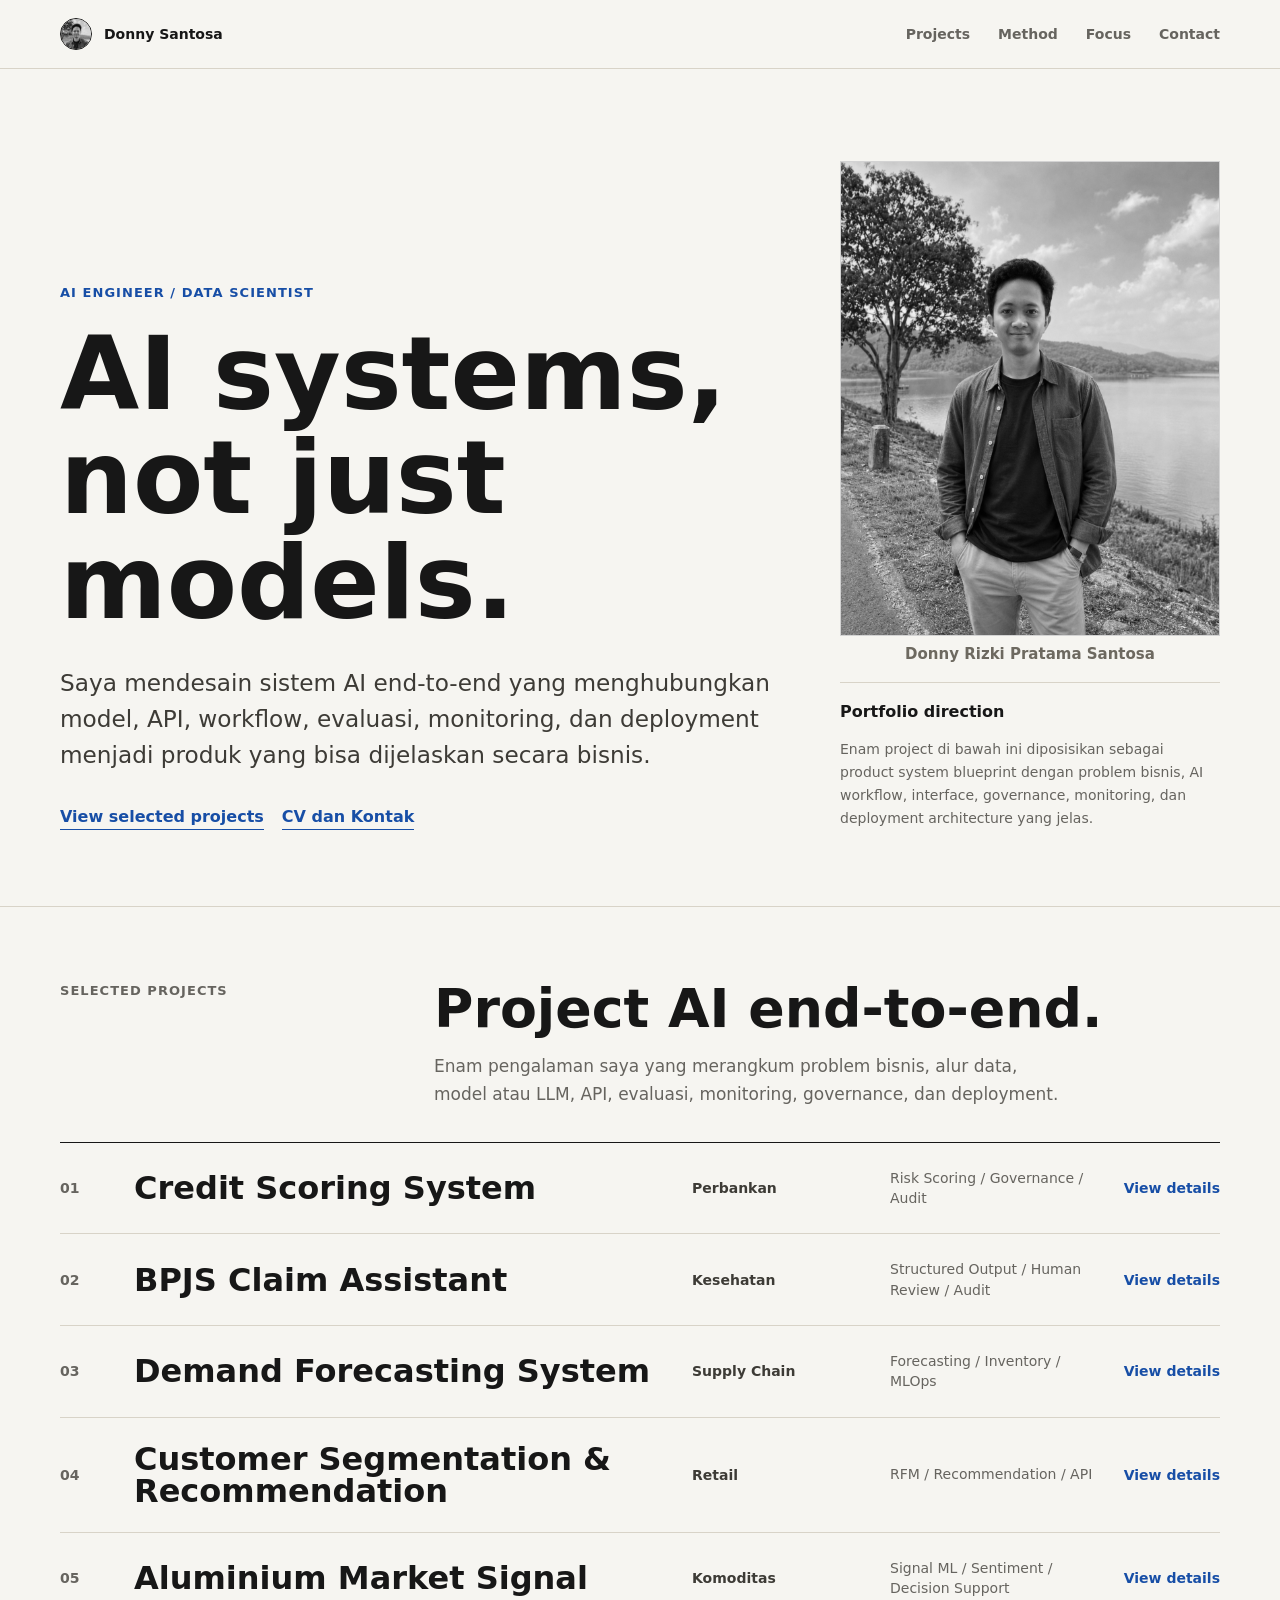
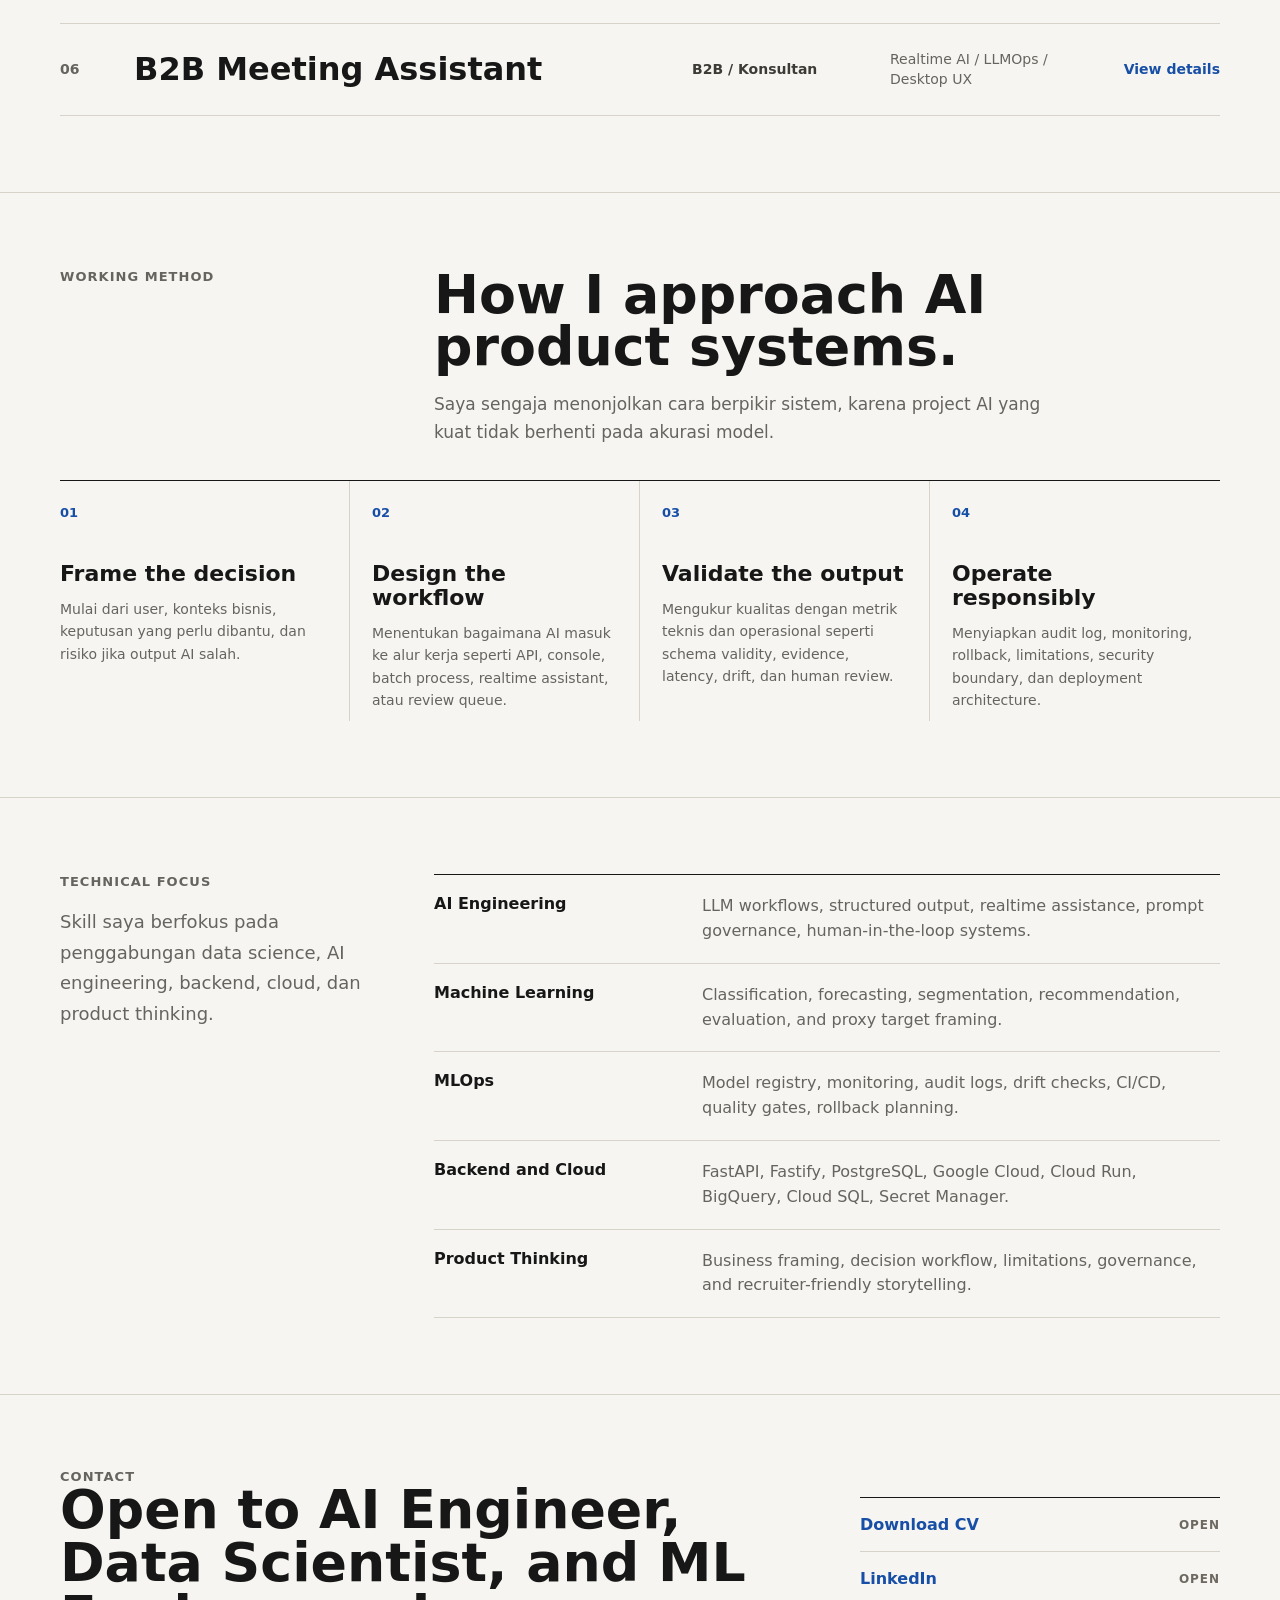
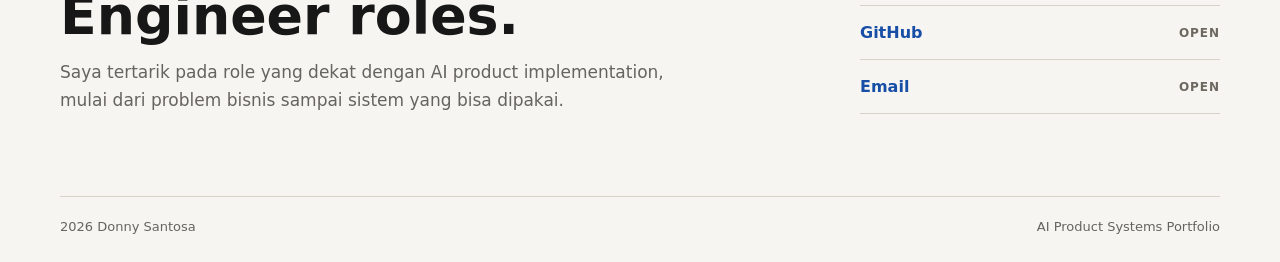
==== index.html @ 0bc645ee "Initial portfolio site" ====
<!doctype html>
<html lang="id">
<head>
  <meta charset="UTF-8" />
  <meta name="viewport" content="width=device-width, initial-scale=1.0" />
  <title>Donny Santosa - AI Product Systems Portfolio</title>
  <meta name="description" content="Portfolio Donny Santosa - AI Engineer / Data Scientist focused on production-grade AI systems." />
  <link rel="stylesheet" href="./src/styles/base.css" />
  <link rel="stylesheet" href="./src/styles/navigation.css" />
  <link rel="stylesheet" href="./src/styles/hero.css" />
  <link rel="stylesheet" href="./src/styles/sections.css" />
  <link rel="stylesheet" href="./src/styles/projects.css" />
  <link rel="stylesheet" href="./src/styles/method.css" />
  <link rel="stylesheet" href="./src/styles/focus.css" />
  <link rel="stylesheet" href="./src/styles/contact.css" />
  <link rel="stylesheet" href="./src/styles/responsive.css" />
</head>
<body>
  <header class="nav">
    <div class="container nav-inner">
      <a href="#top" class="brand" aria-label="Donny Santosa Portfolio">
        <img class="brand-mark brand-photo" src="./asset/profile-picture.png" alt="Donny Santosa profile picture" />
        <span>Donny Santosa</span>
      </a>
      <nav class="nav-links" aria-label="Main navigation">
        <a href="#systems">Projects</a>
        <a href="#method">Method</a>
        <a href="#focus">Focus</a>
        <a href="#contact">Contact</a>
      </nav>
    </div>
  </header>

  <main id="top">
    <section class="hero">
      <div class="container hero-grid">
        <div>
          <p class="eyebrow">AI Engineer / Data Scientist</p>
          <h1>AI systems, not just models.</h1>
          <p class="hero-copy">Saya mendesain sistem AI end-to-end yang menghubungkan model, API, workflow, evaluasi, monitoring, dan deployment menjadi produk yang bisa dijelaskan secara bisnis.</p>
          <div class="hero-links">
            <a href="#systems">View selected projects</a>
            <a href="#contact">CV dan Kontak</a>
          </div>
        </div>

        <aside class="hero-media" aria-label="Profile visual">
          <figure class="hero-portrait">
            <img class="hero-photo" src="./asset/full-photo.png" alt="Donny Rizki Pratama Santosa" />
            <figcaption>Donny Rizki Pratama Santosa</figcaption>
          </figure>
          <div class="profile-note">
            <div>
              <strong>Portfolio direction</strong>
              Enam project di bawah ini diposisikan sebagai product system blueprint dengan problem bisnis, AI workflow, interface, governance, monitoring, dan deployment architecture yang jelas.
            </div>
          </div>
        </aside>
      </div>
    </section>

    <section class="section" id="systems">
      <div class="container">
        <div class="section-head">
          <div class="section-kicker">Selected Projects</div>
          <div>
            <h2>Project AI end-to-end.</h2>
            <p class="section-desc">Enam pengalaman saya yang merangkum problem bisnis, alur data, model atau LLM, API, evaluasi, monitoring, governance, dan deployment.</p>
          </div>
        </div>

        <div class="project-list" id="projectList"></div>
      </div>
    </section>

    <section class="section" id="method">
      <div class="container">
        <div class="section-head">
          <div class="section-kicker">Working Method</div>
          <div>
            <h2>How I approach AI product systems.</h2>
            <p class="section-desc">Saya sengaja menonjolkan cara berpikir sistem, karena project AI yang kuat tidak berhenti pada akurasi model.</p>
          </div>
        </div>

        <div class="method-grid">
          <article class="method-item">
            <span class="method-number">01</span>
            <h3>Frame the decision</h3>
            <p>Mulai dari user, konteks bisnis, keputusan yang perlu dibantu, dan risiko jika output AI salah.</p>
          </article>
          <article class="method-item">
            <span class="method-number">02</span>
            <h3>Design the workflow</h3>
            <p>Menentukan bagaimana AI masuk ke alur kerja seperti API, console, batch process, realtime assistant, atau review queue.</p>
          </article>
          <article class="method-item">
            <span class="method-number">03</span>
            <h3>Validate the output</h3>
            <p>Mengukur kualitas dengan metrik teknis dan operasional seperti schema validity, evidence, latency, drift, dan human review.</p>
          </article>
          <article class="method-item">
            <span class="method-number">04</span>
            <h3>Operate responsibly</h3>
            <p>Menyiapkan audit log, monitoring, rollback, limitations, security boundary, dan deployment architecture.</p>
          </article>
        </div>
      </div>
    </section>

    <section class="section" id="focus">
      <div class="container focus-layout">
        <div>
          <div class="section-kicker">Technical Focus</div>
          <p class="focus-copy">Skill saya berfokus pada penggabungan data science, AI engineering, backend, cloud, dan product thinking.</p>
        </div>

        <div class="focus-table">
          <div class="focus-row"><strong>AI Engineering</strong><span>LLM workflows, structured output, realtime assistance, prompt governance, human-in-the-loop systems.</span></div>
          <div class="focus-row"><strong>Machine Learning</strong><span>Classification, forecasting, segmentation, recommendation, evaluation, and proxy target framing.</span></div>
          <div class="focus-row"><strong>MLOps</strong><span>Model registry, monitoring, audit logs, drift checks, CI/CD, quality gates, rollback planning.</span></div>
          <div class="focus-row"><strong>Backend and Cloud</strong><span>FastAPI, Fastify, PostgreSQL, Google Cloud, Cloud Run, BigQuery, Cloud SQL, Secret Manager.</span></div>
          <div class="focus-row"><strong>Product Thinking</strong><span>Business framing, decision workflow, limitations, governance, and recruiter-friendly storytelling.</span></div>
        </div>
      </div>
    </section>

    <section class="contact" id="contact">
      <div class="container contact-grid">
        <div>
          <div class="section-kicker">Contact</div>
          <h2>Open to AI Engineer, Data Scientist, and ML Engineer roles.</h2>
          <p class="section-desc">Saya tertarik pada role yang dekat dengan AI product implementation, mulai dari problem bisnis sampai sistem yang bisa dipakai.</p>
        </div>

        <div class="contact-links">
          <a href="#"><span>Download CV</span><span class="link-action">Open</span></a>
          <a href="https://www.linkedin.com/in/drps09" target="_blank" rel="noreferrer"><span>LinkedIn</span><span class="link-action">Open</span></a>
          <a href="https://github.com/DonnyRZ" target="_blank" rel="noreferrer"><span>GitHub</span><span class="link-action">Open</span></a>
          <a href="mailto:donny.santosa01@gmail.com"><span>Email</span><span class="link-action">Open</span></a>
        </div>
      </div>
    </section>
  </main>

  <footer>
    <div class="container footer-inner">
      <span>2026 Donny Santosa</span>
      <span>AI Product Systems Portfolio</span>
    </div>
  </footer>

  <script src="./src/data/projects.js"></script>
  <script src="./src/js/render-projects.js"></script>
  <script src="./src/js/main.js"></script>
</body>
</html>
---- src/styles/base.css ----
:root {
  --bg: #f6f5f1;
  --paper: #fbfaf7;
  --ink: #171717;
  --muted: #66645f;
  --soft: #e8e5dc;
  --line: #d8d3c8;
  --accent: #174ea6;
  --accent-soft: #e8eef8;
  --max: 1160px;
}

* {
  box-sizing: border-box;
}

html {
  scroll-behavior: smooth;
}

body {
  margin: 0;
  color: var(--ink);
  background: var(--bg);
  font-family: Inter, ui-sans-serif, system-ui, -apple-system, BlinkMacSystemFont, "Segoe UI", sans-serif;
  letter-spacing: 0;
}

a {
  color: inherit;
  text-decoration: none;
}

button {
  font: inherit;
  color: inherit;
}

.container {
  width: min(var(--max), calc(100% - 48px));
  margin: 0 auto;
}

footer {
  padding: 28px 0;
  color: var(--muted);
  font-size: 13px;
}

.footer-inner {
  display: flex;
  justify-content: space-between;
  gap: 18px;
  border-top: 1px solid var(--line);
  padding-top: 22px;
}
---- src/styles/navigation.css ----
.nav {
  position: sticky;
  top: 0;
  z-index: 20;
  background: rgba(246, 245, 241, 0.88);
  border-bottom: 1px solid var(--line);
  backdrop-filter: blur(14px);
}

.nav-inner {
  min-height: 68px;
  display: flex;
  align-items: center;
  justify-content: space-between;
  gap: 24px;
  font-size: 14px;
}

.brand {
  display: inline-flex;
  align-items: center;
  gap: 12px;
  font-weight: 760;
}

.brand-mark {
  width: 32px;
  height: 32px;
  display: grid;
  place-items: center;
  border: 1px solid var(--ink);
  border-radius: 50%;
  font-size: 12px;
  font-weight: 820;
}

.brand-photo {
  display: block;
  object-fit: cover;
  object-position: center;
  filter: grayscale(100%);
}

.nav-links {
  display: flex;
  align-items: center;
  gap: 28px;
  color: var(--muted);
  font-weight: 620;
}

.nav-links a:hover {
  color: var(--ink);
}
---- src/styles/hero.css ----
.hero {
  padding: 92px 0 76px;
  border-bottom: 1px solid var(--line);
}

.hero-grid {
  display: grid;
  grid-template-columns: minmax(0, 1fr) minmax(300px, 380px);
  gap: 64px;
  align-items: end;
}

.eyebrow {
  margin: 0 0 22px;
  color: var(--accent);
  font-size: 13px;
  font-weight: 760;
  letter-spacing: 0.08em;
  text-transform: uppercase;
}

h1 {
  max-width: 860px;
  margin: 0;
  font-size: clamp(3.7rem, 8vw, 7.4rem);
  line-height: 1.02;
  letter-spacing: 0;
  font-weight: 780;
}

.hero-copy {
  max-width: 730px;
  margin: 30px 0 0;
  color: #3d3b36;
  font-size: clamp(1.1rem, 2vw, 1.45rem);
  line-height: 1.55;
}

.hero-links {
  display: flex;
  flex-wrap: wrap;
  gap: 18px;
  margin-top: 34px;
  color: var(--accent);
  font-weight: 720;
}

.hero-links a {
  border-bottom: 1px solid currentColor;
  padding-bottom: 3px;
}

.hero-media {
  display: grid;
  gap: 18px;
}

.hero-portrait {
  margin: 0;
}

.hero-photo {
  width: 100%;
  aspect-ratio: 4 / 5;
  display: block;
  object-fit: cover;
  object-position: center top;
  border: 1px solid var(--line);
  filter: grayscale(100%);
}

.hero-portrait figcaption {
  margin-top: 8px;
  color: #6d6960;
  font-size: 15px;
  font-weight: 760;
  line-height: 1.35;
  text-align: center;
}

.profile-note {
  padding-top: 16px;
  border-top: 1px solid var(--line);
  color: var(--muted);
  font-size: 14px;
  line-height: 1.65;
}

.profile-note strong {
  display: block;
  margin-bottom: 12px;
  color: var(--ink);
  font-size: 16px;
}
---- src/styles/sections.css ----
.section {
  padding: 76px 0;
  border-bottom: 1px solid var(--line);
}

.section-head {
  display: grid;
  grid-template-columns: 320px minmax(0, 1fr);
  gap: 54px;
  align-items: start;
  margin-bottom: 34px;
}

.section-kicker {
  color: var(--muted);
  font-size: 13px;
  font-weight: 760;
  letter-spacing: 0.08em;
  text-transform: uppercase;
}

h2 {
  margin: 0;
  max-width: 720px;
  font-size: clamp(2rem, 4.2vw, 4.3rem);
  line-height: 0.98;
  letter-spacing: 0;
  font-weight: 760;
}

.section-desc {
  max-width: 640px;
  margin: 16px 0 0;
  color: var(--muted);
  font-size: 17px;
  line-height: 1.65;
}
---- src/styles/projects.css ----
.project-list {
  border-top: 1px solid var(--ink);
}

.project-row {
  width: 100%;
  display: grid;
  grid-template-columns: 56px minmax(340px, 1.25fr) 180px 210px 102px;
  gap: 18px;
  align-items: center;
  padding: 25px 0;
  border: 0;
  border-bottom: 1px solid var(--line);
  background: transparent;
  text-align: left;
  cursor: pointer;
}

.project-row:hover .project-title {
  color: var(--accent);
}

.project-row:hover .project-action {
  transform: translateX(4px);
}

.project-index {
  color: var(--muted);
  font-size: 14px;
  font-weight: 720;
}

.project-title {
  font-size: clamp(1.45rem, 2.5vw, 2.4rem);
  line-height: 1;
  letter-spacing: 0;
  font-weight: 740;
  transition: color 160ms ease;
}

.project-domain {
  color: #3d3b36;
  font-size: 14px;
  font-weight: 720;
}

.project-tags {
  color: var(--muted);
  font-size: 14px;
  line-height: 1.45;
}

.project-action {
  justify-self: end;
  display: inline-flex;
  align-items: center;
  gap: 8px;
  color: var(--accent);
  font-size: 14px;
  font-weight: 720;
  white-space: nowrap;
  transition: transform 160ms ease;
}
---- src/styles/method.css ----
.method-grid {
  display: grid;
  grid-template-columns: repeat(4, minmax(0, 1fr));
  border-top: 1px solid var(--ink);
}

.method-item {
  min-height: 220px;
  padding: 24px 22px 10px 0;
  border-right: 1px solid var(--line);
}

.method-item + .method-item {
  padding-left: 22px;
}

.method-item:last-child {
  border-right: 0;
}

.method-number {
  display: block;
  margin-bottom: 42px;
  color: var(--accent);
  font-size: 13px;
  font-weight: 820;
}

.method-item h3 {
  margin: 0 0 12px;
  font-size: 22px;
  line-height: 1.08;
  letter-spacing: 0;
}

.method-item p {
  margin: 0;
  color: var(--muted);
  font-size: 14px;
  line-height: 1.6;
}
---- src/styles/focus.css ----
.focus-layout {
  display: grid;
  grid-template-columns: 320px minmax(0, 1fr);
  gap: 54px;
  align-items: start;
}

.focus-copy {
  color: var(--muted);
  font-size: 18px;
  line-height: 1.7;
}

.focus-table {
  border-top: 1px solid var(--ink);
}

.focus-row {
  display: grid;
  grid-template-columns: 240px minmax(0, 1fr);
  gap: 28px;
  padding: 19px 0;
  border-bottom: 1px solid var(--line);
}

.focus-row strong {
  font-size: 16px;
}

.focus-row span {
  color: var(--muted);
  line-height: 1.55;
}
---- src/styles/contact.css ----
.contact {
  padding: 74px 0 54px;
}

.contact-grid {
  display: grid;
  grid-template-columns: minmax(0, 1fr) 360px;
  gap: 54px;
  align-items: end;
}

.contact h2 {
  max-width: 760px;
}

.contact-links {
  display: grid;
  border-top: 1px solid var(--ink);
}

.contact-links a {
  display: flex;
  align-items: center;
  justify-content: space-between;
  gap: 18px;
  padding: 17px 0;
  border-bottom: 1px solid var(--line);
  color: var(--accent);
  font-weight: 720;
}

.link-action {
  color: #6d6960;
  font-size: 12px;
  font-weight: 760;
  letter-spacing: 0.08em;
  text-transform: uppercase;
}

.contact-links a:hover .link-action {
  color: var(--accent);
}
---- src/styles/responsive.css ----
@media (max-width: 920px) {
  .hero-grid,
  .section-head,
  .focus-layout,
  .contact-grid {
    grid-template-columns: 1fr;
    gap: 30px;
  }

  .project-row {
    grid-template-columns: 42px minmax(0, 1fr);
    gap: 16px;
  }

  .project-domain,
  .project-tags,
  .project-action {
    grid-column: 2 / -1;
  }

  .project-action {
    justify-self: start;
  }

  .method-grid {
    grid-template-columns: 1fr;
  }

  .method-item,
  .method-item + .method-item {
    padding-left: 0;
    border-right: 0;
    border-bottom: 1px solid var(--line);
  }

  .method-item:last-child {
    border-bottom: 0;
  }
}

@media (max-width: 640px) {
  .container {
    width: min(100% - 28px, var(--max));
  }

  .nav-links {
    display: none;
  }

  .hero {
    padding: 58px 0 54px;
  }

  h1 {
    font-size: 3.5rem;
    line-height: 1.02;
  }

  .section {
    padding: 54px 0;
  }

  .focus-row {
    grid-template-columns: 1fr;
    gap: 8px;
  }

  .footer-inner {
    flex-direction: column;
  }
}
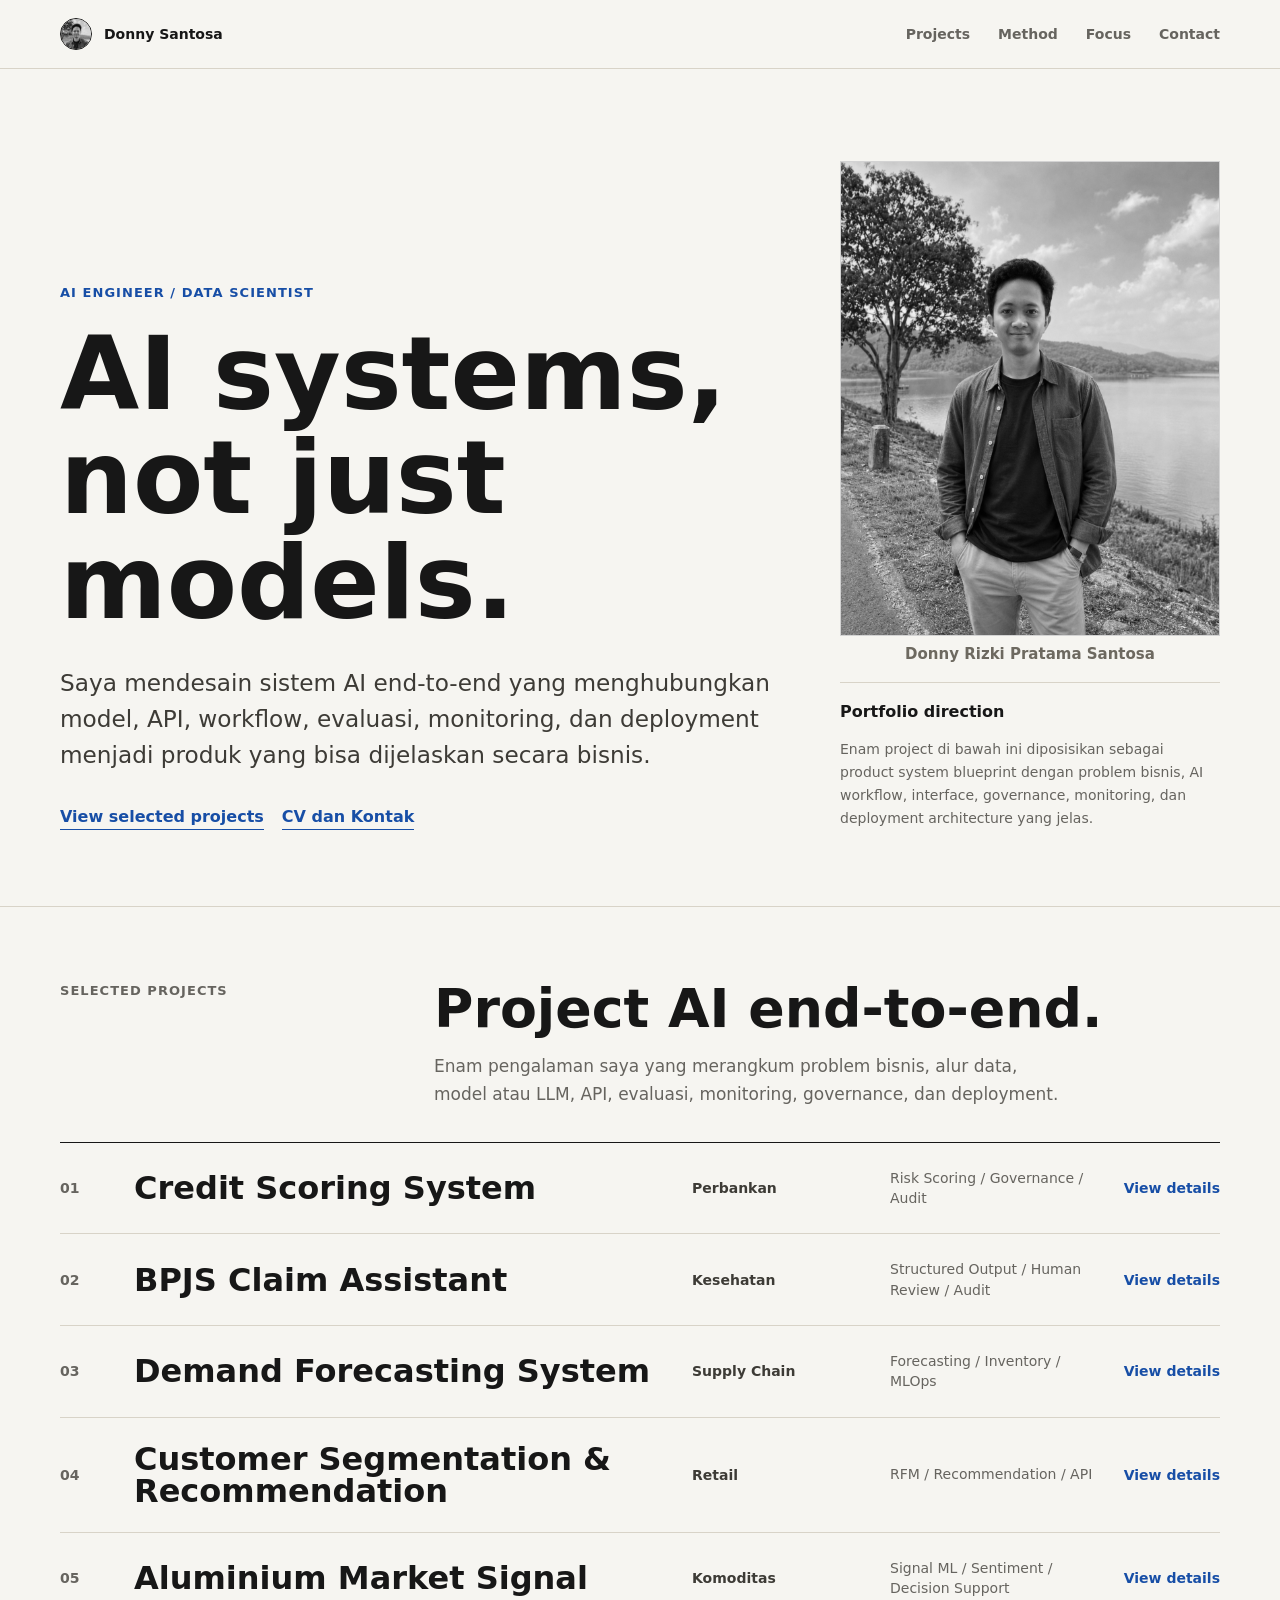
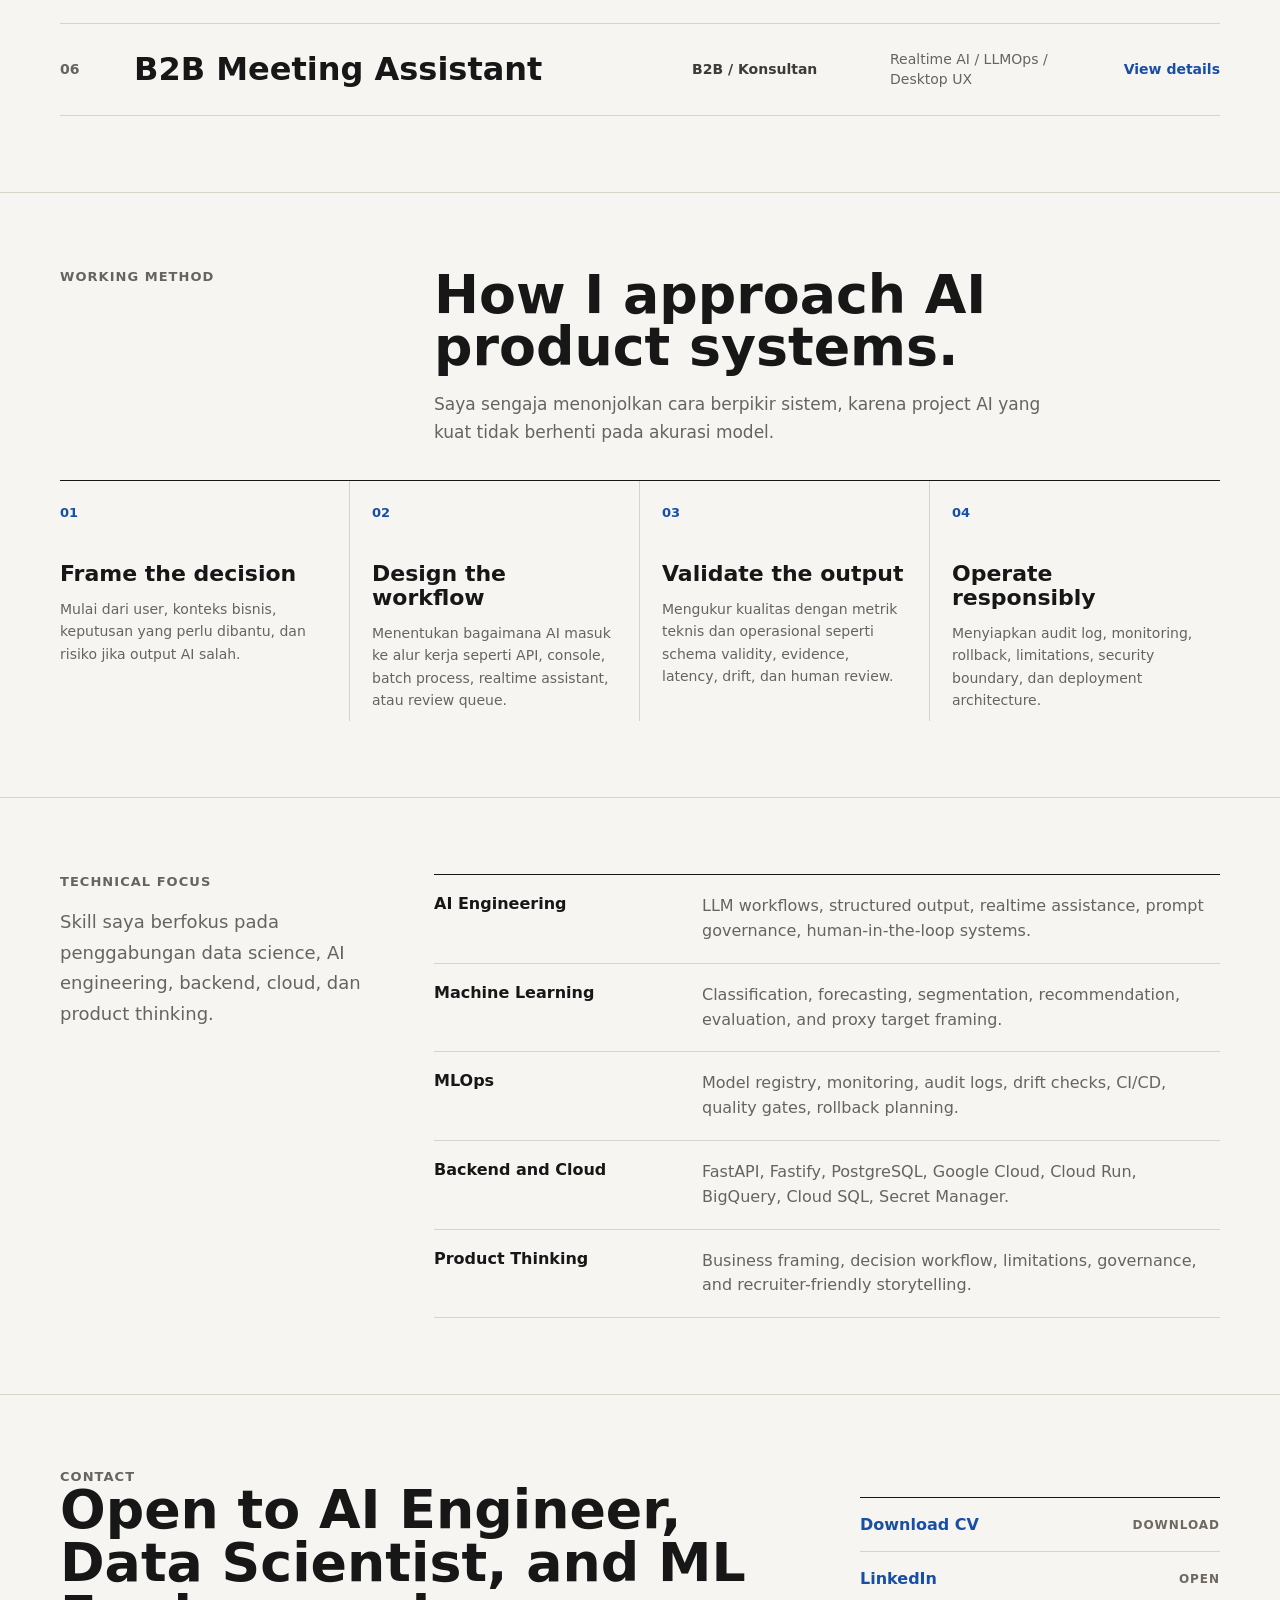
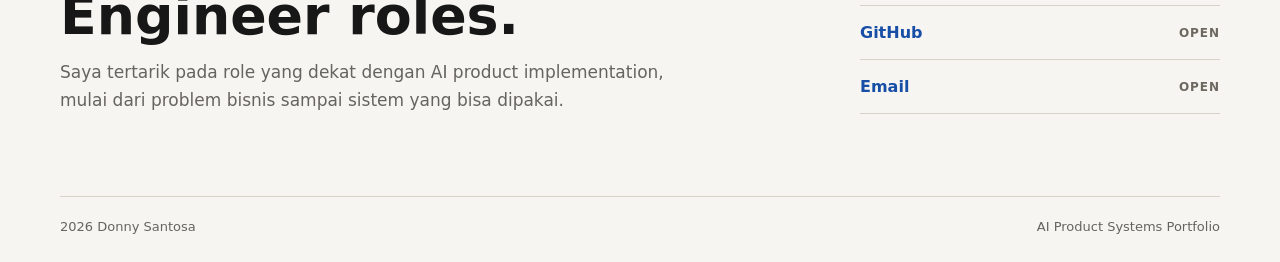
==== commit b6405885: "Fix CV download link" ====
--- a/index.html
+++ b/index.html
@@ -134,7 +134,7 @@
         </div>
 
         <div class="contact-links">
-          <a href="#"><span>Download CV</span><span class="link-action">Open</span></a>
+          <a href="./asset/CV-Donny-Santosa.pdf" download="CV-Donny-Santosa.pdf" type="application/pdf"><span>Download CV</span><span class="link-action">Download</span></a>
           <a href="https://www.linkedin.com/in/drps09" target="_blank" rel="noreferrer"><span>LinkedIn</span><span class="link-action">Open</span></a>
           <a href="https://github.com/DonnyRZ" target="_blank" rel="noreferrer"><span>GitHub</span><span class="link-action">Open</span></a>
           <a href="mailto:donny.santosa01@gmail.com"><span>Email</span><span class="link-action">Open</span></a>
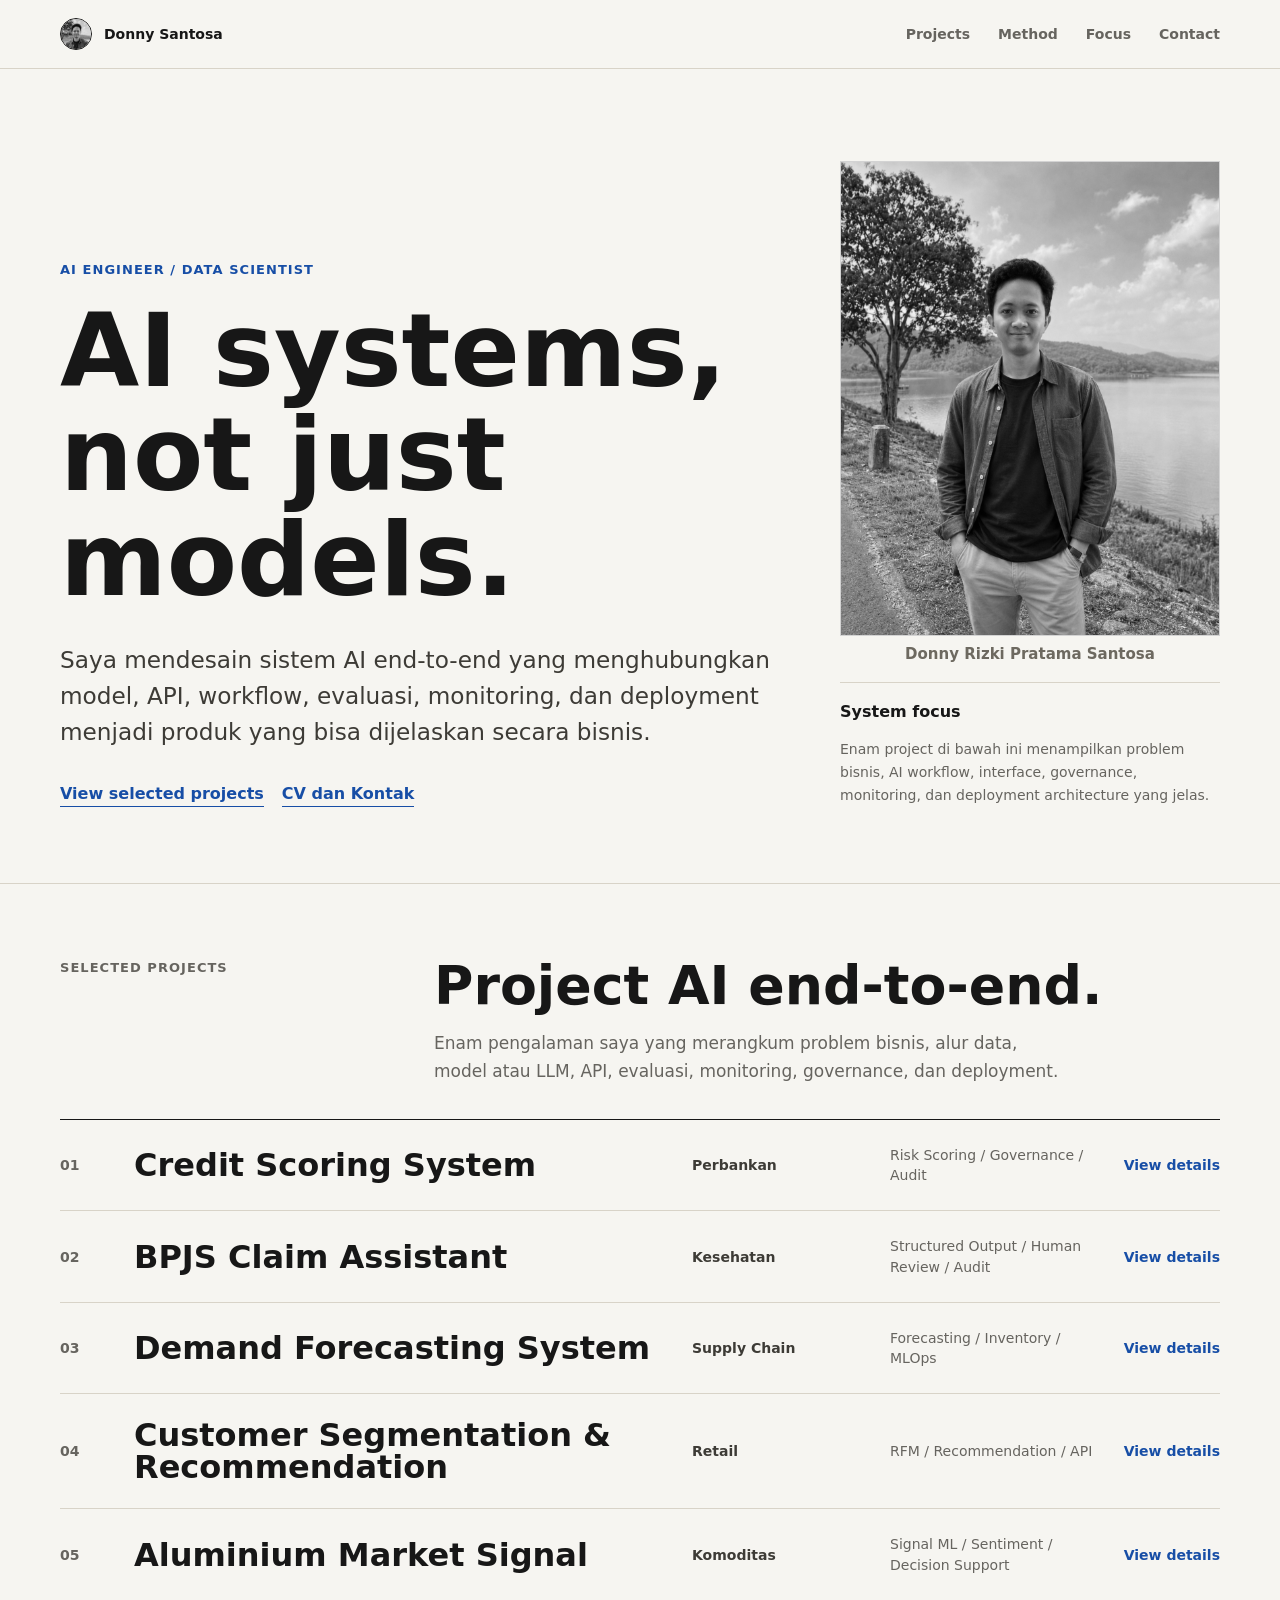
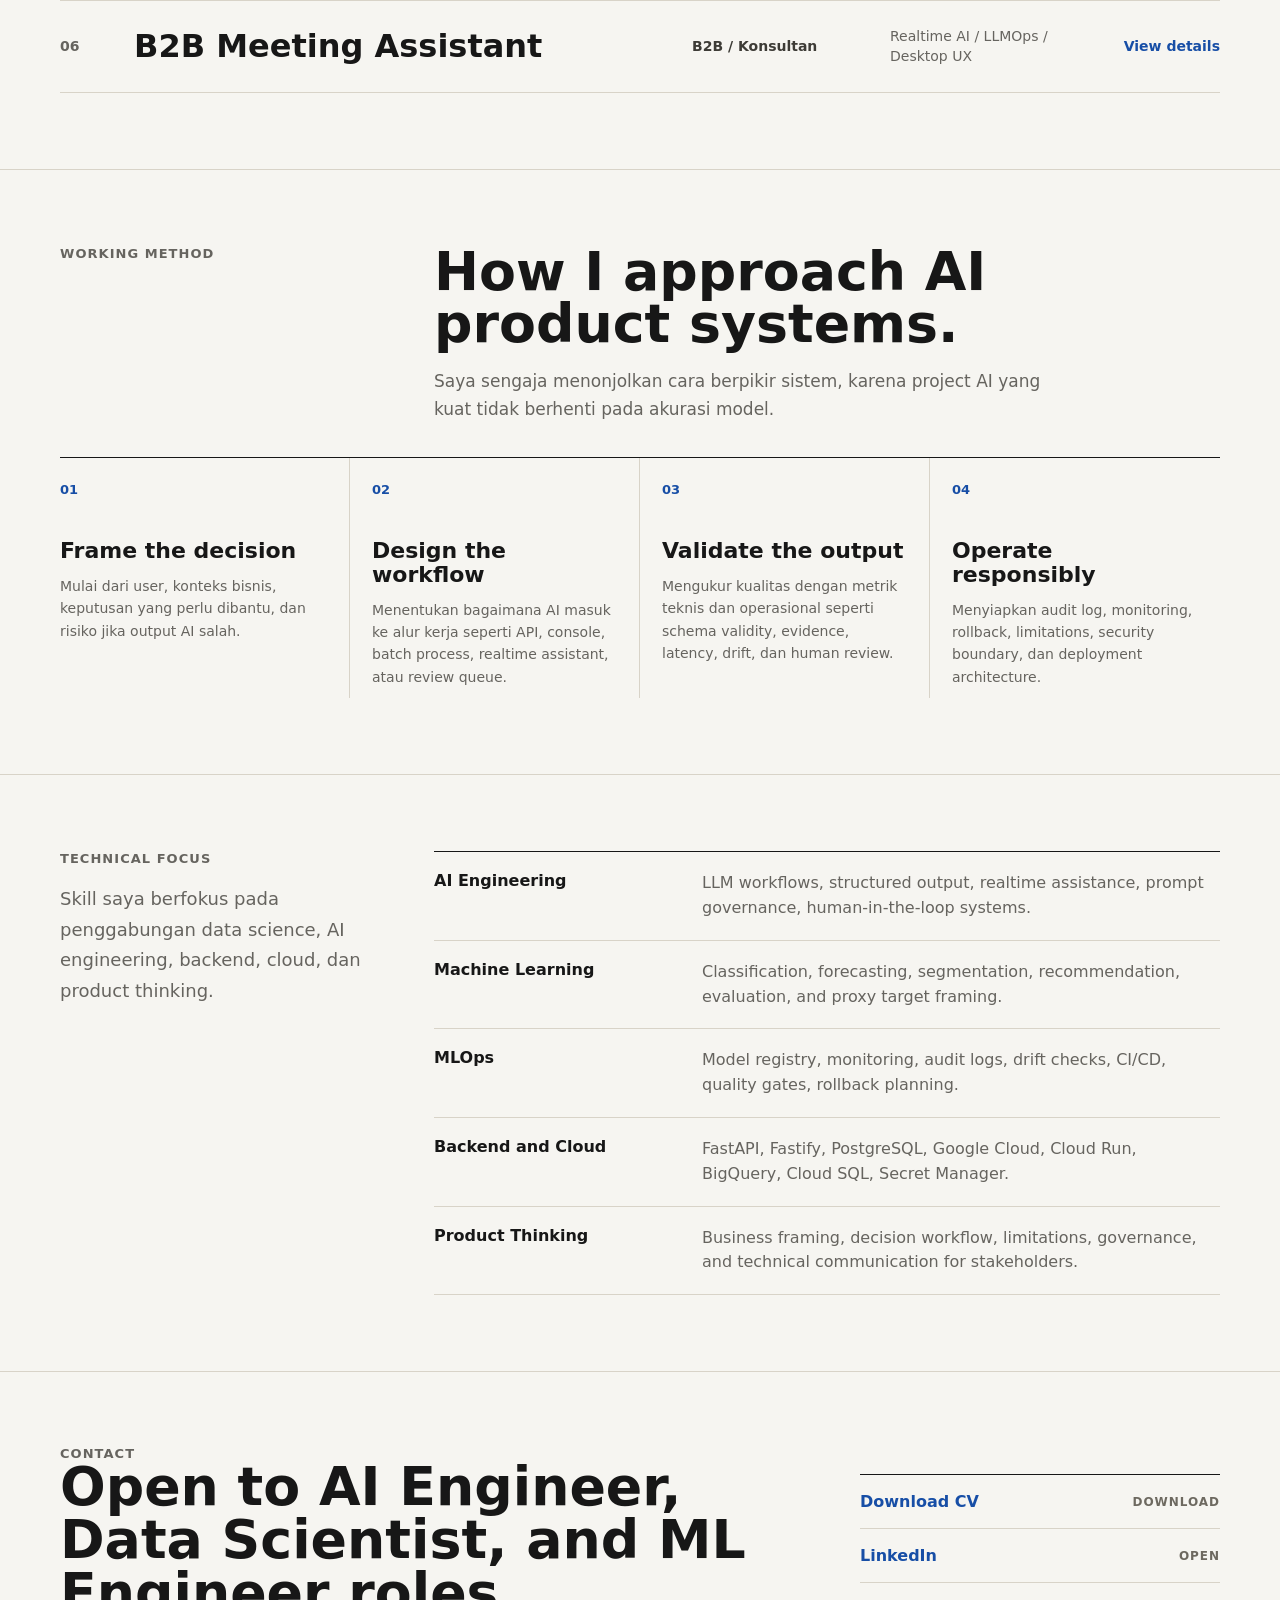
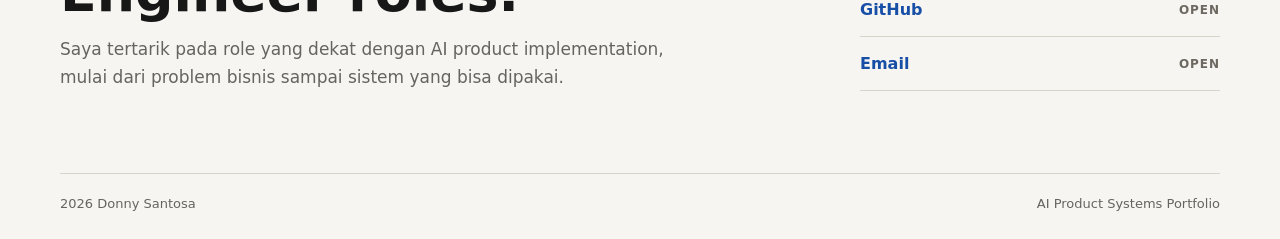
==== commit f78fac6e: "Clean public portfolio copy" ====
--- a/index.html
+++ b/index.html
@@ -51,8 +51,8 @@
           </figure>
           <div class="profile-note">
             <div>
-              <strong>Portfolio direction</strong>
-              Enam project di bawah ini diposisikan sebagai product system blueprint dengan problem bisnis, AI workflow, interface, governance, monitoring, dan deployment architecture yang jelas.
+              <strong>System focus</strong>
+              Enam project di bawah ini menampilkan problem bisnis, AI workflow, interface, governance, monitoring, dan deployment architecture yang jelas.
             </div>
           </div>
         </aside>
@@ -120,7 +120,7 @@
           <div class="focus-row"><strong>Machine Learning</strong><span>Classification, forecasting, segmentation, recommendation, evaluation, and proxy target framing.</span></div>
           <div class="focus-row"><strong>MLOps</strong><span>Model registry, monitoring, audit logs, drift checks, CI/CD, quality gates, rollback planning.</span></div>
           <div class="focus-row"><strong>Backend and Cloud</strong><span>FastAPI, Fastify, PostgreSQL, Google Cloud, Cloud Run, BigQuery, Cloud SQL, Secret Manager.</span></div>
-          <div class="focus-row"><strong>Product Thinking</strong><span>Business framing, decision workflow, limitations, governance, and recruiter-friendly storytelling.</span></div>
+          <div class="focus-row"><strong>Product Thinking</strong><span>Business framing, decision workflow, limitations, governance, and technical communication for stakeholders.</span></div>
         </div>
       </div>
     </section>
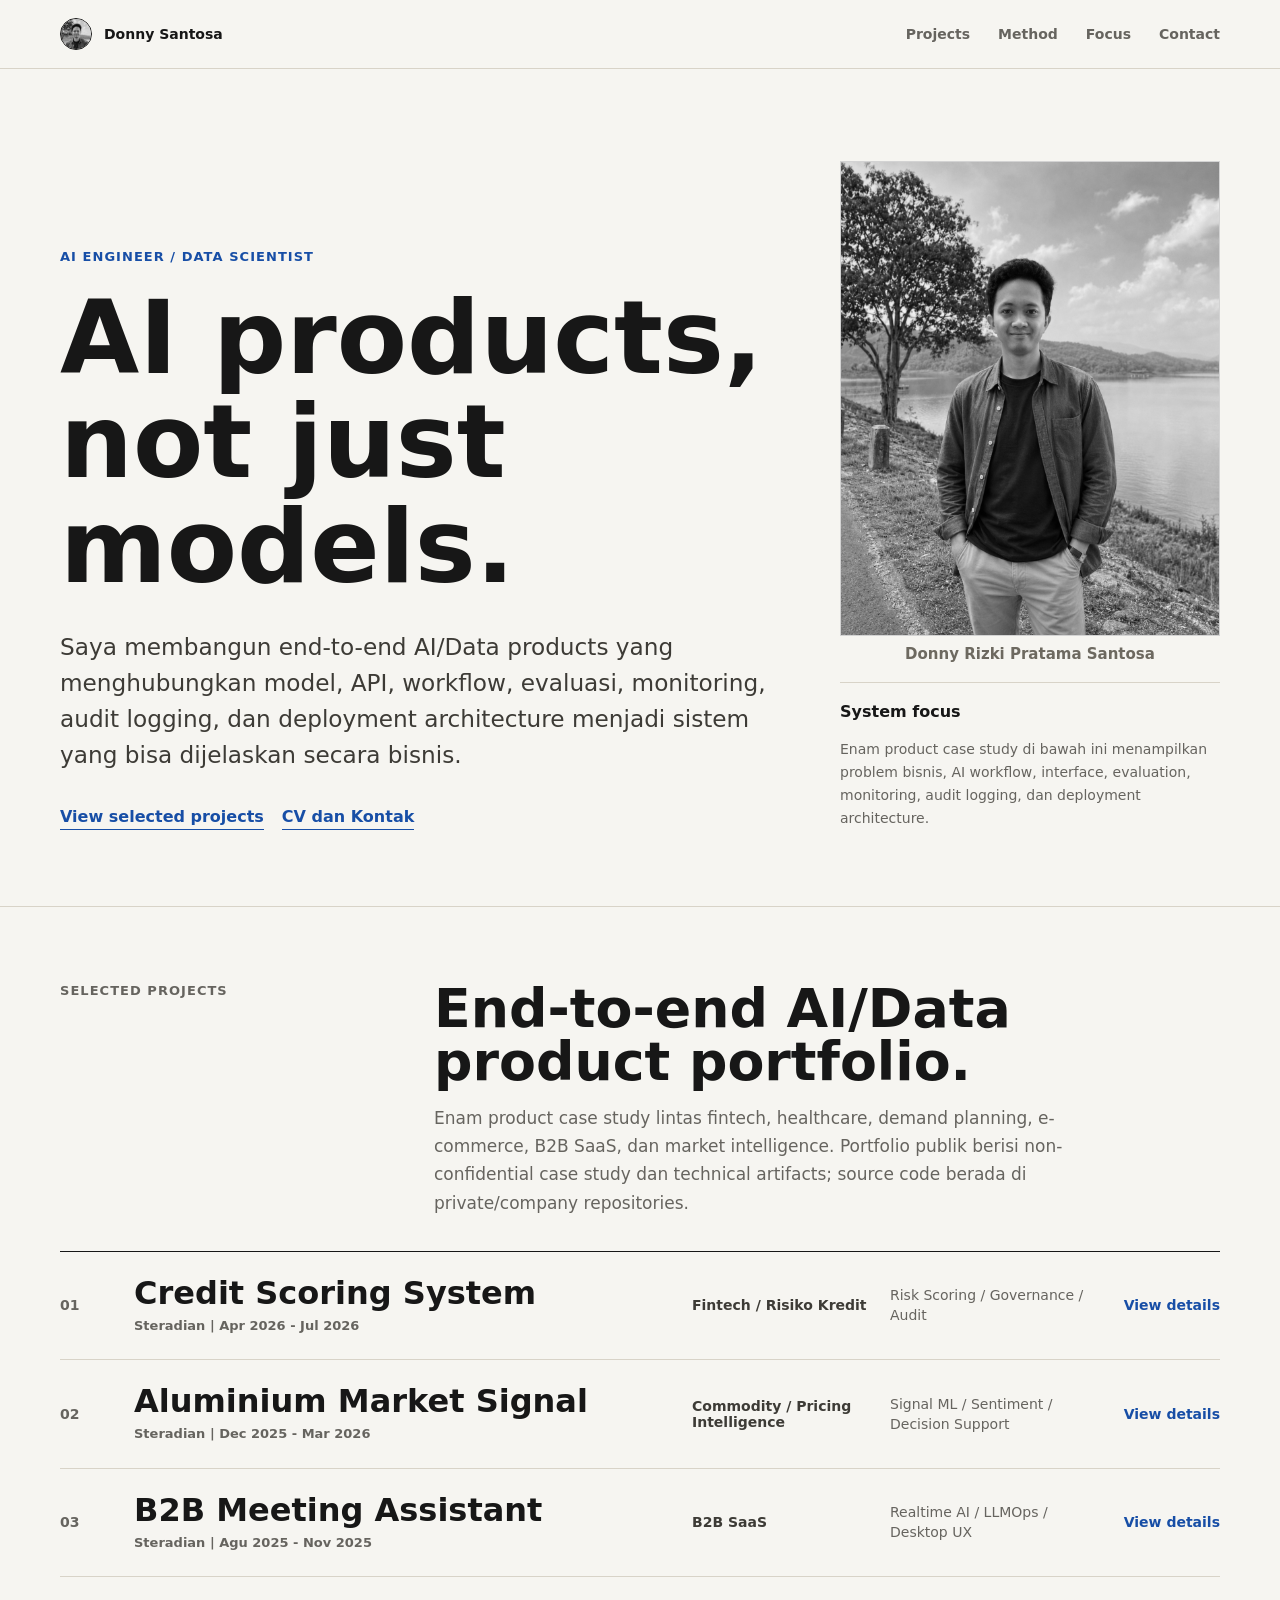
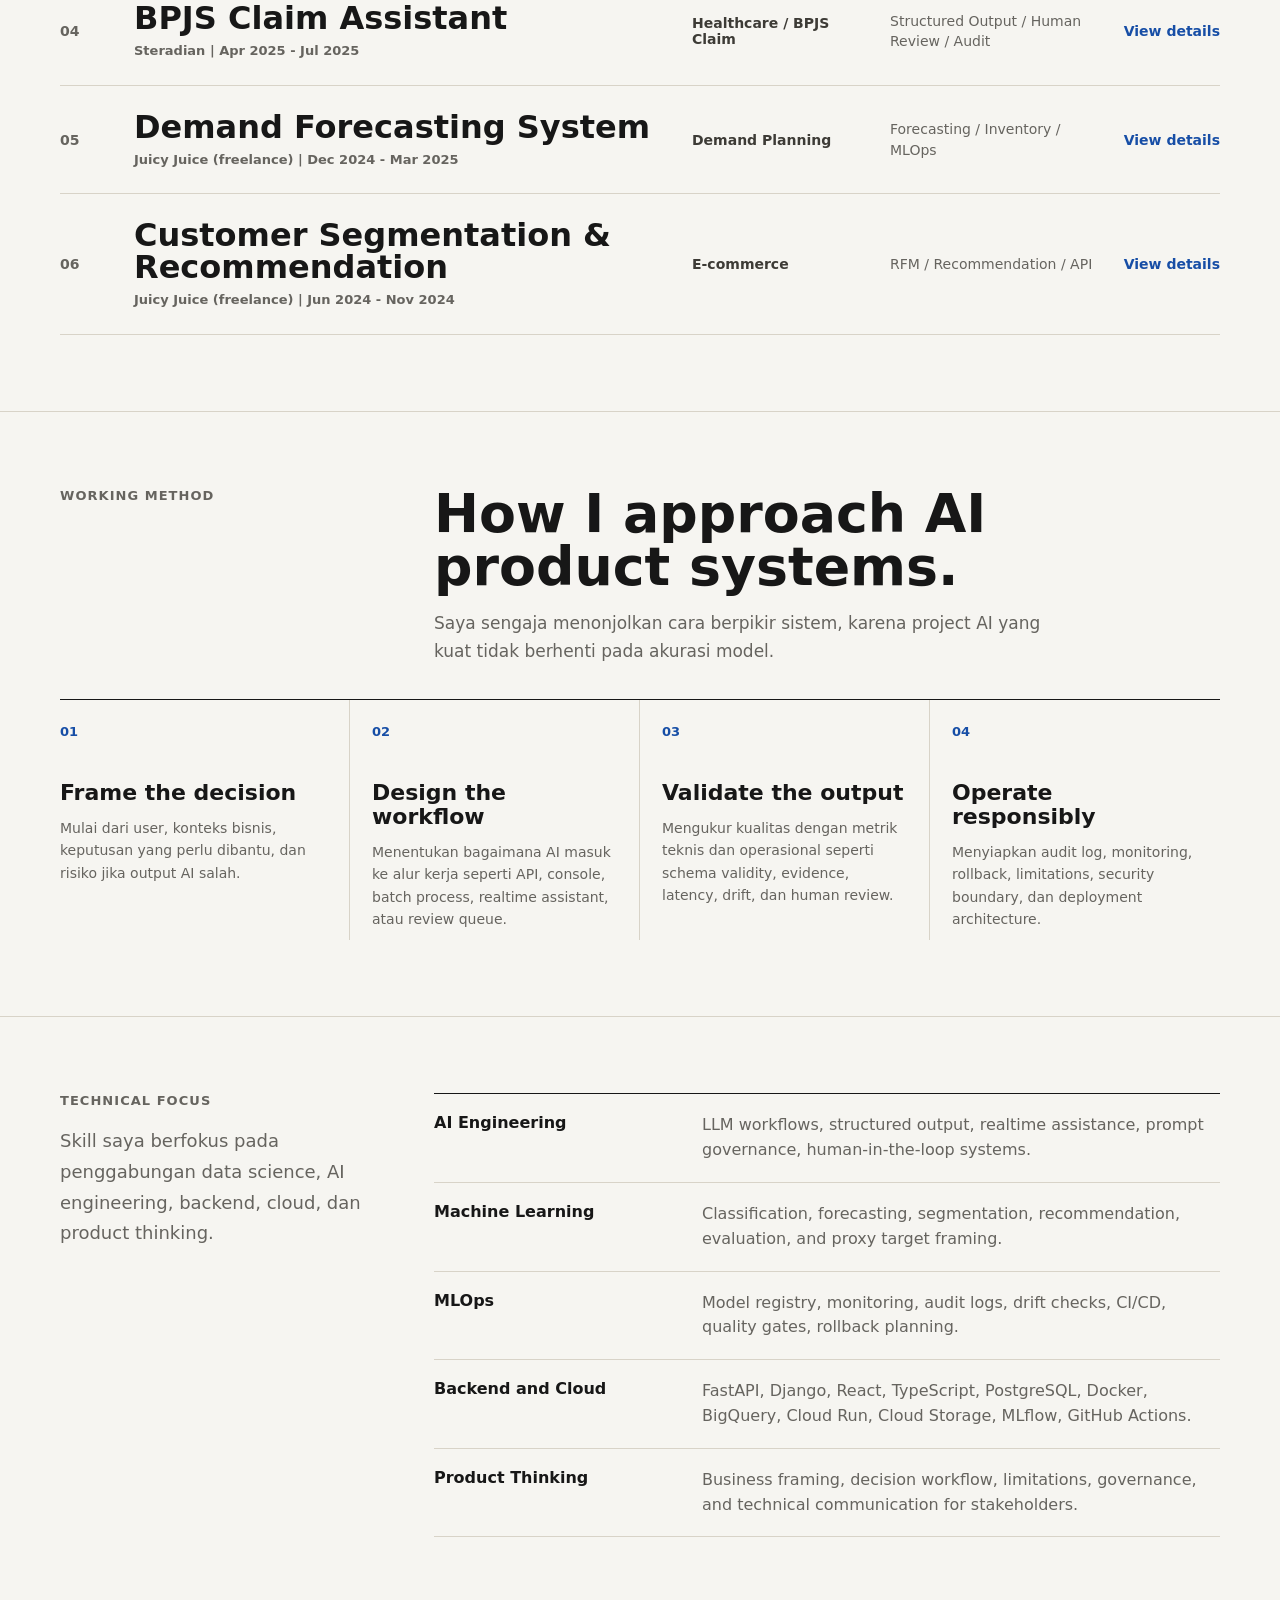
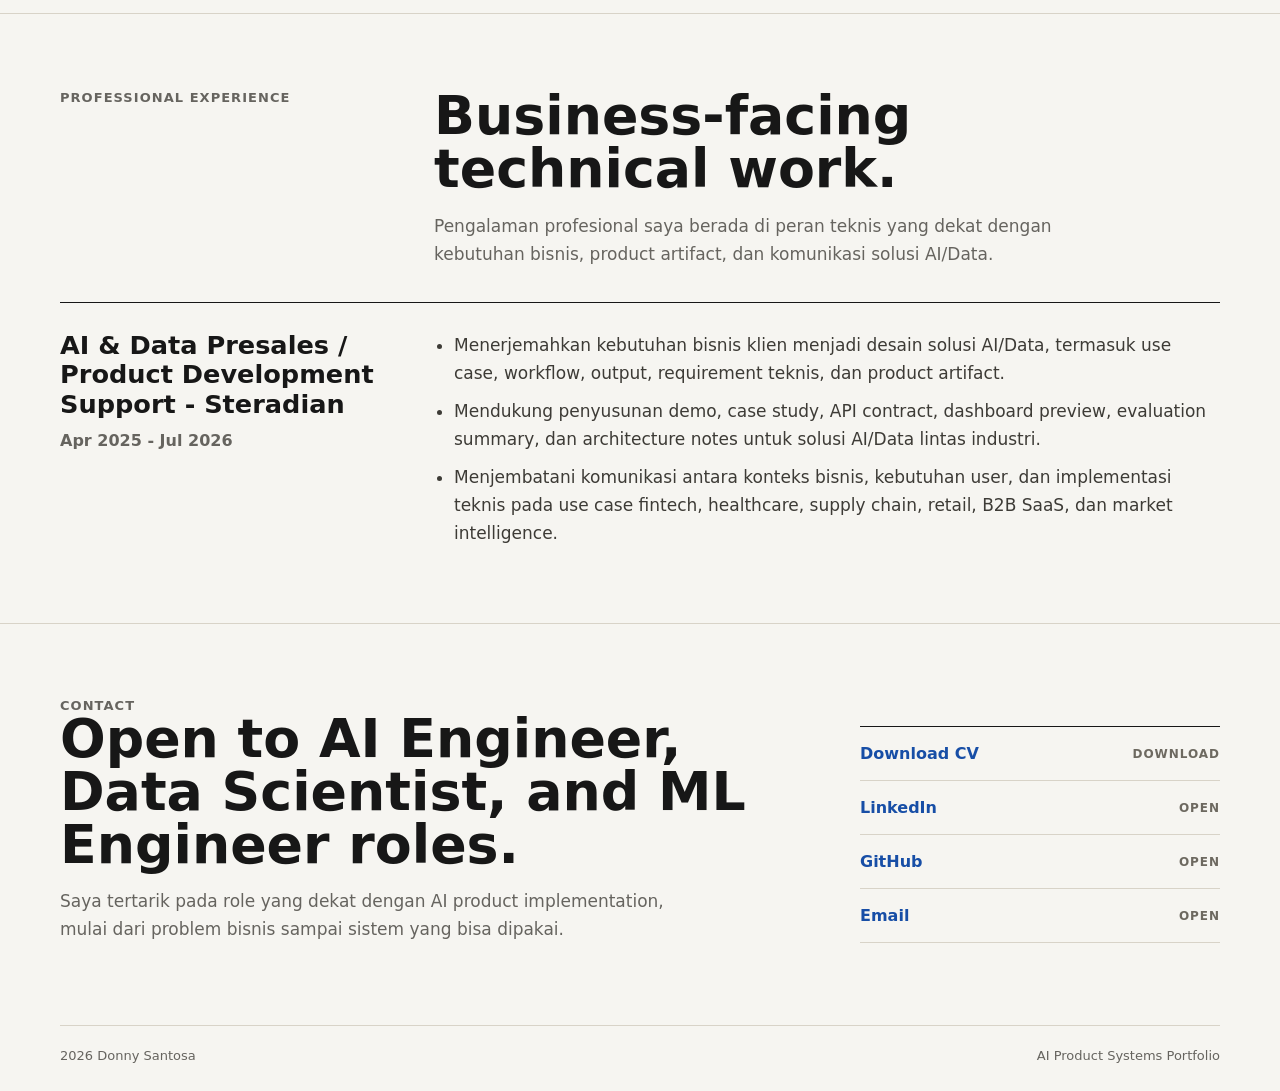
==== commit 83d1a731: "Align portfolio with latest CV" ====
--- a/index.html
+++ b/index.html
@@ -3,8 +3,8 @@
 <head>
   <meta charset="UTF-8" />
   <meta name="viewport" content="width=device-width, initial-scale=1.0" />
-  <title>Donny Santosa - AI Product Systems Portfolio</title>
-  <meta name="description" content="Portfolio Donny Santosa - AI Engineer / Data Scientist focused on production-grade AI systems." />
+  <title>Donny Santosa - End-to-End AI & Data Product Portfolio</title>
+  <meta name="description" content="Portfolio Donny Santosa - AI Engineer / Data Scientist focused on end-to-end AI/Data products, ML systems, LLM workflows, APIs, dashboards, evaluation, monitoring, and cloud deployment architecture." />
   <link rel="stylesheet" href="./src/styles/base.css" />
   <link rel="stylesheet" href="./src/styles/navigation.css" />
   <link rel="stylesheet" href="./src/styles/hero.css" />
@@ -36,8 +36,8 @@
       <div class="container hero-grid">
         <div>
           <p class="eyebrow">AI Engineer / Data Scientist</p>
-          <h1>AI systems, not just models.</h1>
-          <p class="hero-copy">Saya mendesain sistem AI end-to-end yang menghubungkan model, API, workflow, evaluasi, monitoring, dan deployment menjadi produk yang bisa dijelaskan secara bisnis.</p>
+          <h1>AI products, not just models.</h1>
+          <p class="hero-copy">Saya membangun end-to-end AI/Data products yang menghubungkan model, API, workflow, evaluasi, monitoring, audit logging, dan deployment architecture menjadi sistem yang bisa dijelaskan secara bisnis.</p>
           <div class="hero-links">
             <a href="#systems">View selected projects</a>
             <a href="#contact">CV dan Kontak</a>
@@ -52,7 +52,7 @@
           <div class="profile-note">
             <div>
               <strong>System focus</strong>
-              Enam project di bawah ini menampilkan problem bisnis, AI workflow, interface, governance, monitoring, dan deployment architecture yang jelas.
+              Enam product case study di bawah ini menampilkan problem bisnis, AI workflow, interface, evaluation, monitoring, audit logging, dan deployment architecture.
             </div>
           </div>
         </aside>
@@ -64,8 +64,8 @@
         <div class="section-head">
           <div class="section-kicker">Selected Projects</div>
           <div>
-            <h2>Project AI end-to-end.</h2>
-            <p class="section-desc">Enam pengalaman saya yang merangkum problem bisnis, alur data, model atau LLM, API, evaluasi, monitoring, governance, dan deployment.</p>
+            <h2>End-to-end AI/Data product portfolio.</h2>
+            <p class="section-desc">Enam product case study lintas fintech, healthcare, demand planning, e-commerce, B2B SaaS, dan market intelligence. Portfolio publik berisi non-confidential case study dan technical artifacts; source code berada di private/company repositories.</p>
           </div>
         </div>
 
@@ -119,9 +119,33 @@
           <div class="focus-row"><strong>AI Engineering</strong><span>LLM workflows, structured output, realtime assistance, prompt governance, human-in-the-loop systems.</span></div>
           <div class="focus-row"><strong>Machine Learning</strong><span>Classification, forecasting, segmentation, recommendation, evaluation, and proxy target framing.</span></div>
           <div class="focus-row"><strong>MLOps</strong><span>Model registry, monitoring, audit logs, drift checks, CI/CD, quality gates, rollback planning.</span></div>
-          <div class="focus-row"><strong>Backend and Cloud</strong><span>FastAPI, Fastify, PostgreSQL, Google Cloud, Cloud Run, BigQuery, Cloud SQL, Secret Manager.</span></div>
+          <div class="focus-row"><strong>Backend and Cloud</strong><span>FastAPI, Django, React, TypeScript, PostgreSQL, Docker, BigQuery, Cloud Run, Cloud Storage, MLflow, GitHub Actions.</span></div>
           <div class="focus-row"><strong>Product Thinking</strong><span>Business framing, decision workflow, limitations, governance, and technical communication for stakeholders.</span></div>
         </div>
+      </div>
+    </section>
+
+    <section class="section" id="experience">
+      <div class="container">
+        <div class="section-head">
+          <div class="section-kicker">Professional Experience</div>
+          <div>
+            <h2>Business-facing technical work.</h2>
+            <p class="section-desc">Pengalaman profesional saya berada di peran teknis yang dekat dengan kebutuhan bisnis, product artifact, dan komunikasi solusi AI/Data.</p>
+          </div>
+        </div>
+
+        <article class="experience-item">
+          <div>
+            <h3>AI & Data Presales / Product Development Support - Steradian</h3>
+            <p>Apr 2025 - Jul 2026</p>
+          </div>
+          <ul>
+            <li>Menerjemahkan kebutuhan bisnis klien menjadi desain solusi AI/Data, termasuk use case, workflow, output, requirement teknis, dan product artifact.</li>
+            <li>Mendukung penyusunan demo, case study, API contract, dashboard preview, evaluation summary, dan architecture notes untuk solusi AI/Data lintas industri.</li>
+            <li>Menjembatani komunikasi antara konteks bisnis, kebutuhan user, dan implementasi teknis pada use case fintech, healthcare, supply chain, retail, B2B SaaS, dan market intelligence.</li>
+          </ul>
+        </article>
       </div>
     </section>
 
--- a/src/styles/sections.css
+++ b/src/styles/sections.css
@@ -35,3 +35,36 @@
   font-size: 17px;
   line-height: 1.65;
 }
+
+.experience-item {
+  display: grid;
+  grid-template-columns: 320px minmax(0, 1fr);
+  gap: 54px;
+  padding-top: 28px;
+  border-top: 1px solid var(--ink);
+}
+
+.experience-item h3 {
+  margin: 0;
+  font-size: clamp(1.2rem, 2vw, 1.7rem);
+  line-height: 1.15;
+  letter-spacing: 0;
+}
+
+.experience-item p {
+  margin: 12px 0 0;
+  color: var(--muted);
+  font-weight: 680;
+}
+
+.experience-item ul {
+  margin: 0;
+  padding-left: 20px;
+  color: #3d3b36;
+  font-size: 17px;
+  line-height: 1.65;
+}
+
+.experience-item li + li {
+  margin-top: 10px;
+}
--- a/src/styles/projects.css
+++ b/src/styles/projects.css
@@ -30,12 +30,24 @@
   font-weight: 720;
 }
 
+.project-title-wrap {
+  display: grid;
+  gap: 8px;
+}
+
 .project-title {
   font-size: clamp(1.45rem, 2.5vw, 2.4rem);
   line-height: 1;
   letter-spacing: 0;
   font-weight: 740;
   transition: color 160ms ease;
+}
+
+.project-meta {
+  color: var(--muted);
+  font-size: 13px;
+  font-weight: 680;
+  line-height: 1.35;
 }
 
 .project-domain {
--- a/src/styles/responsive.css
+++ b/src/styles/responsive.css
@@ -1,6 +1,7 @@
 @media (max-width: 920px) {
   .hero-grid,
   .section-head,
+  .experience-item,
   .focus-layout,
   .contact-grid {
     grid-template-columns: 1fr;
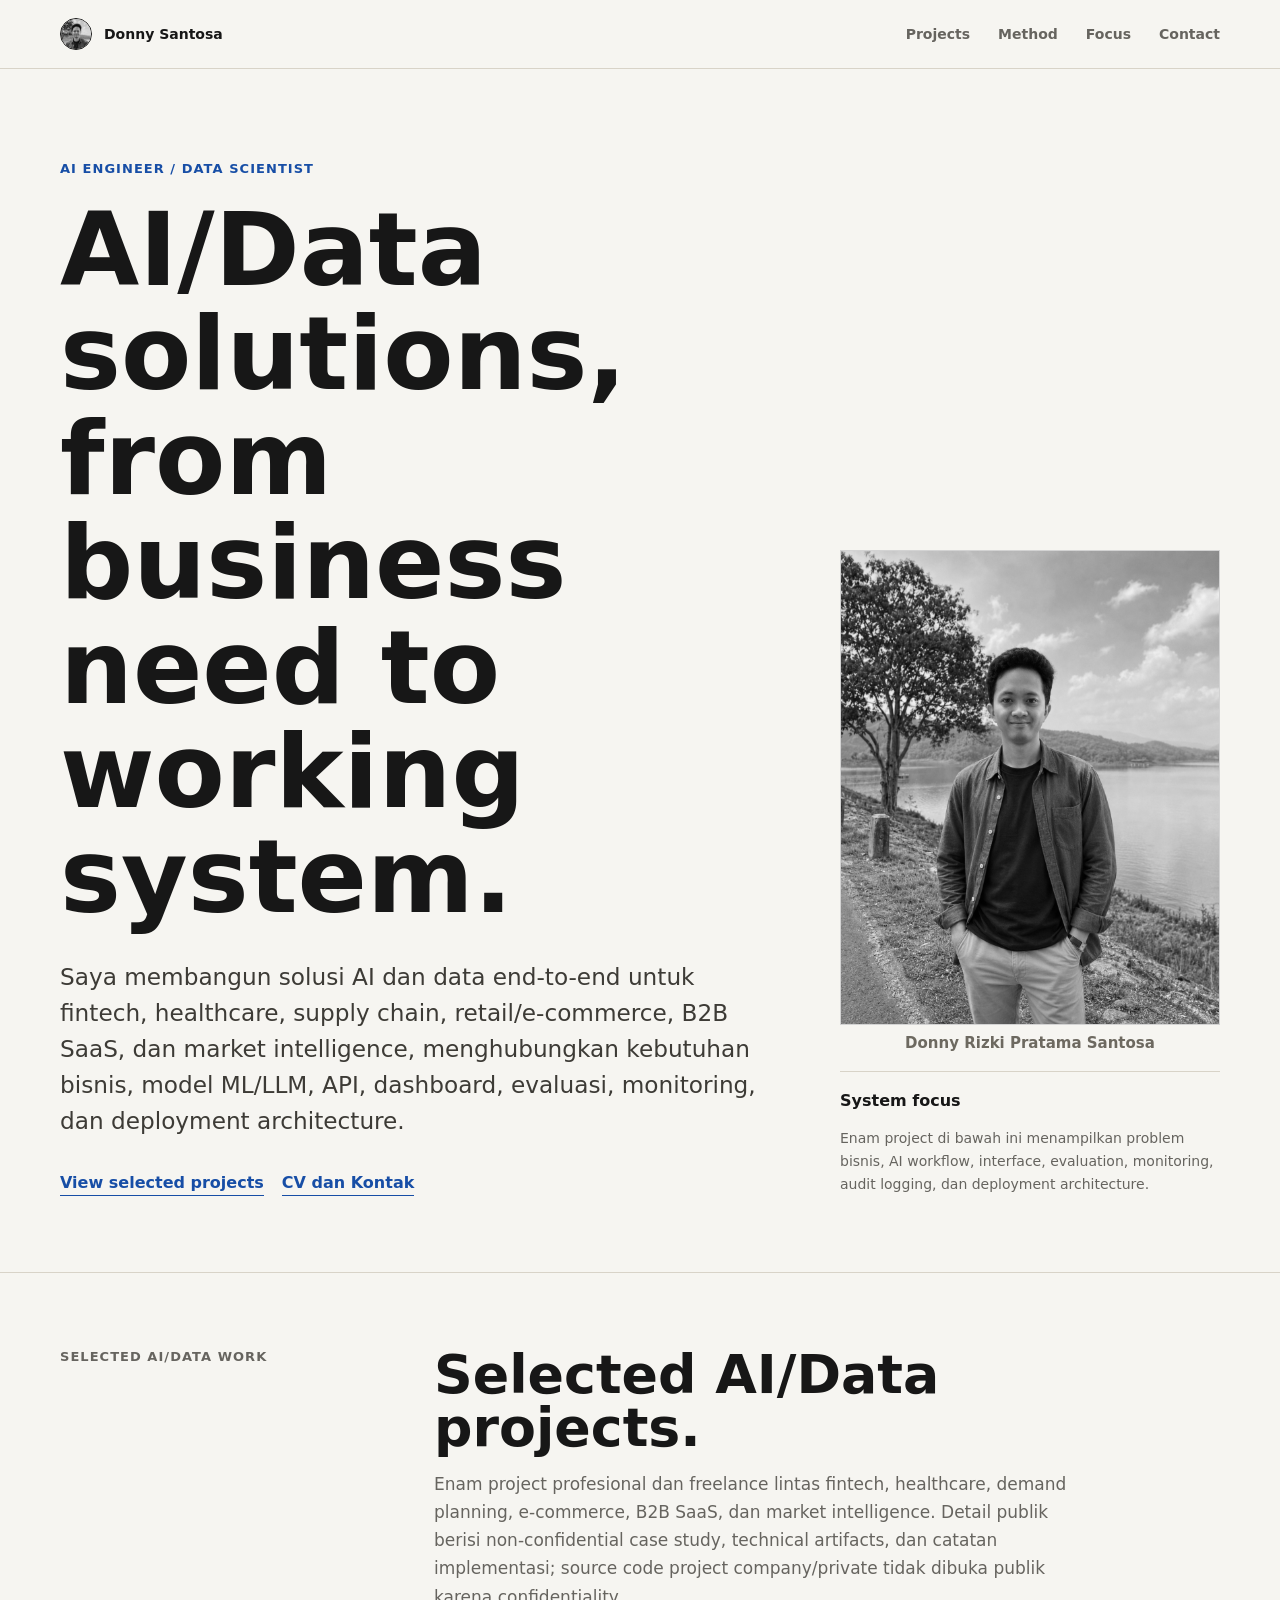
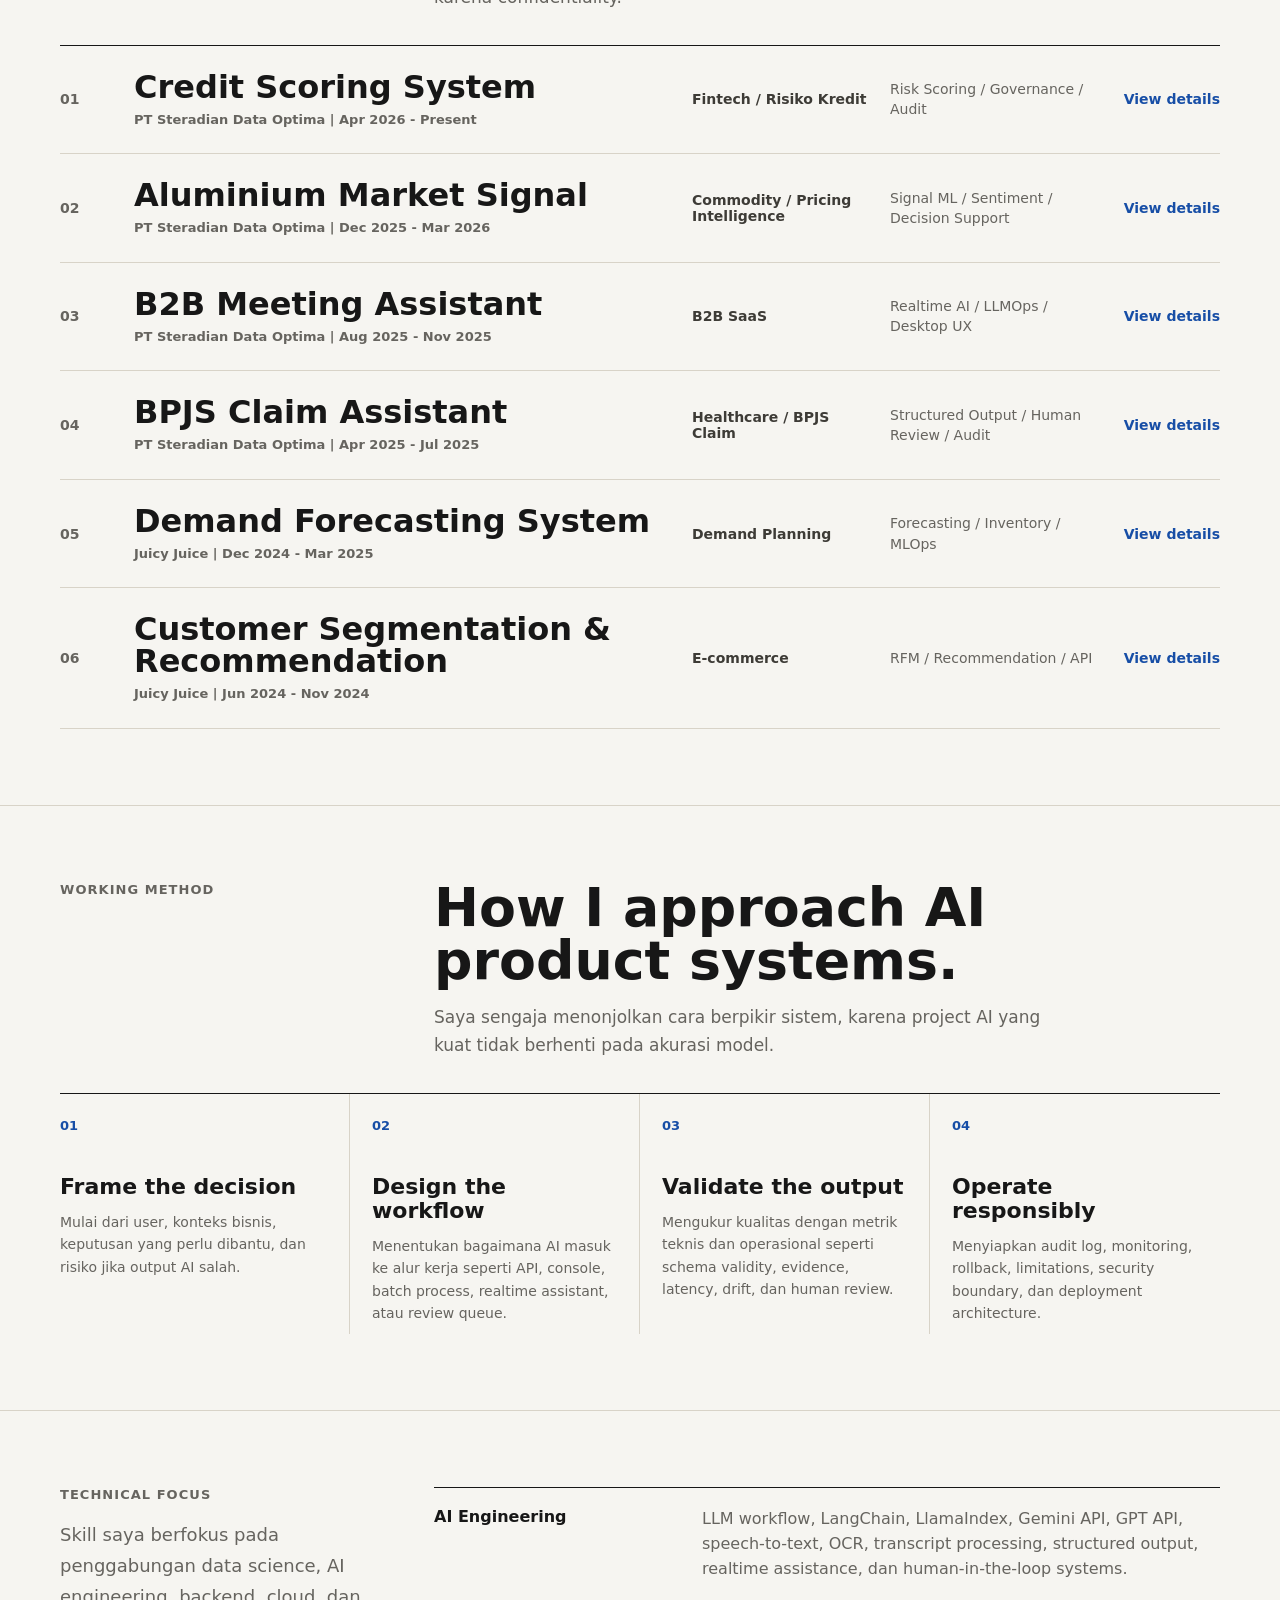
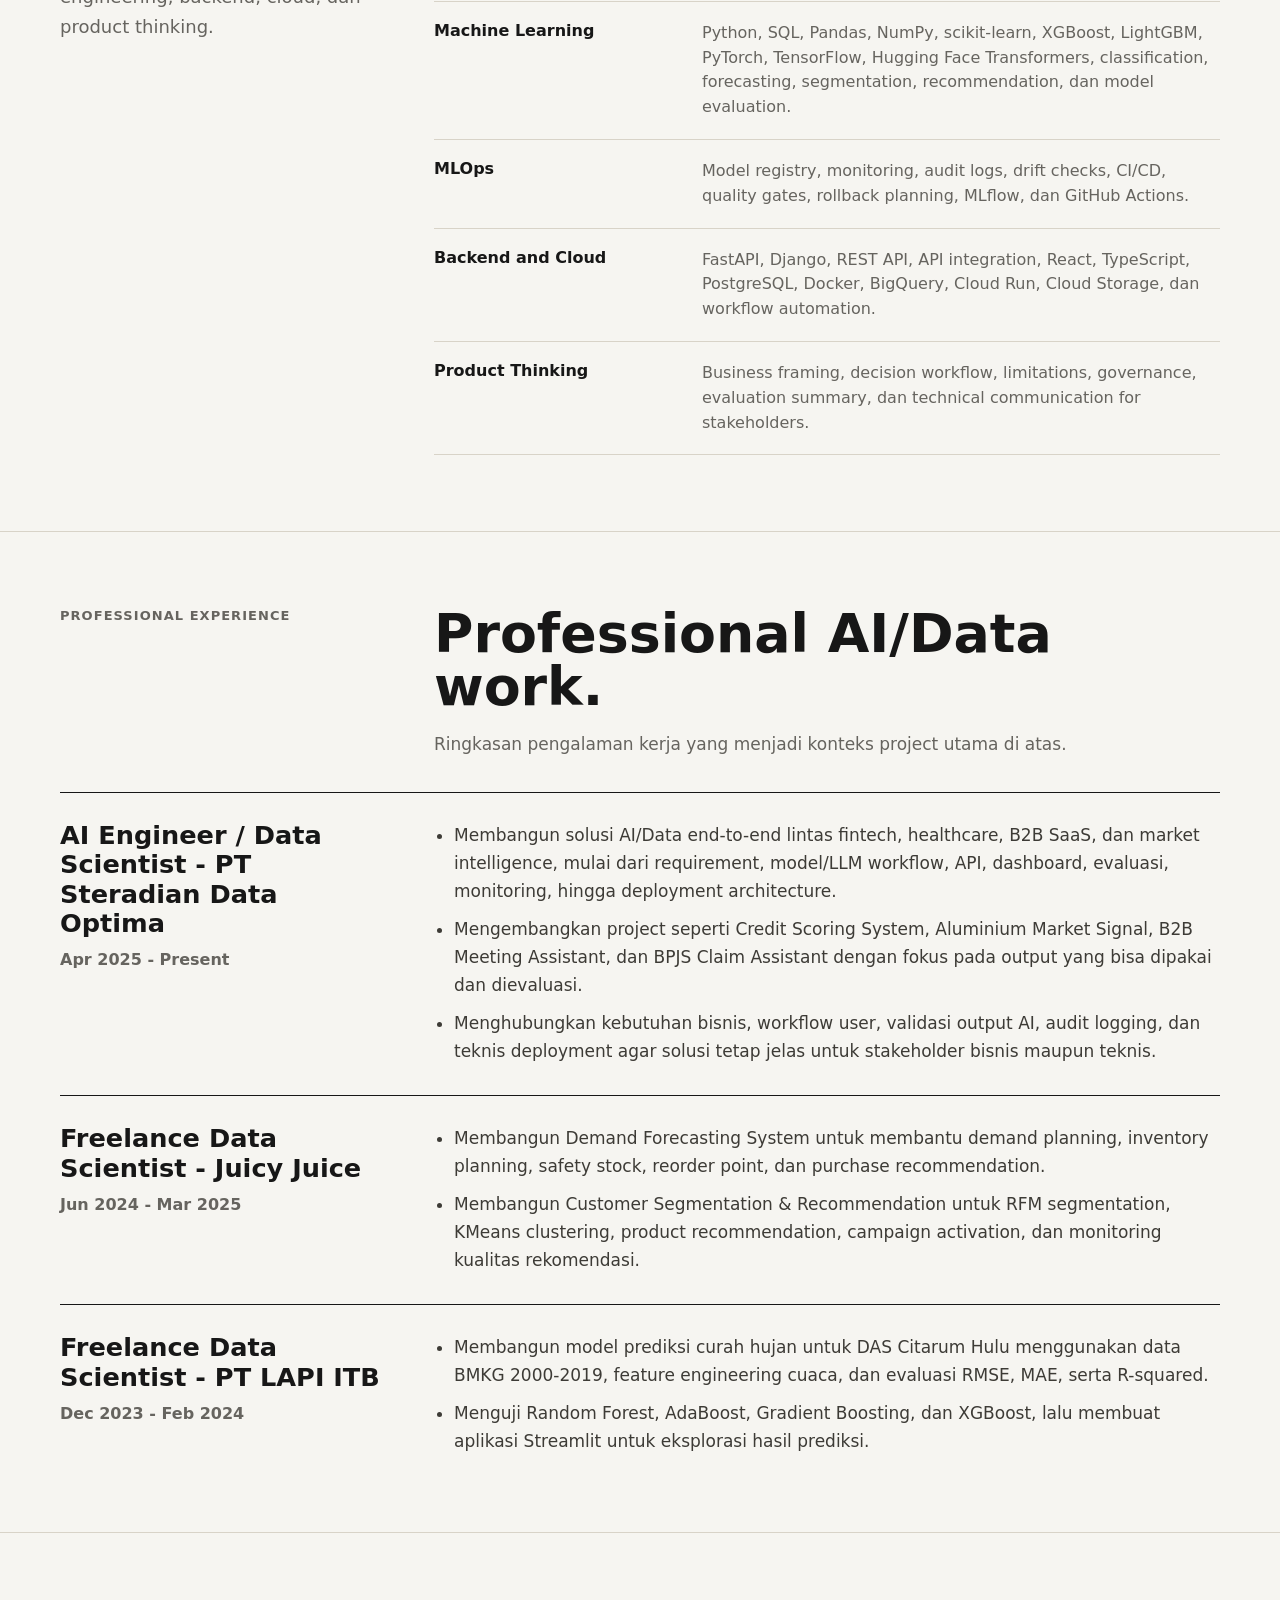
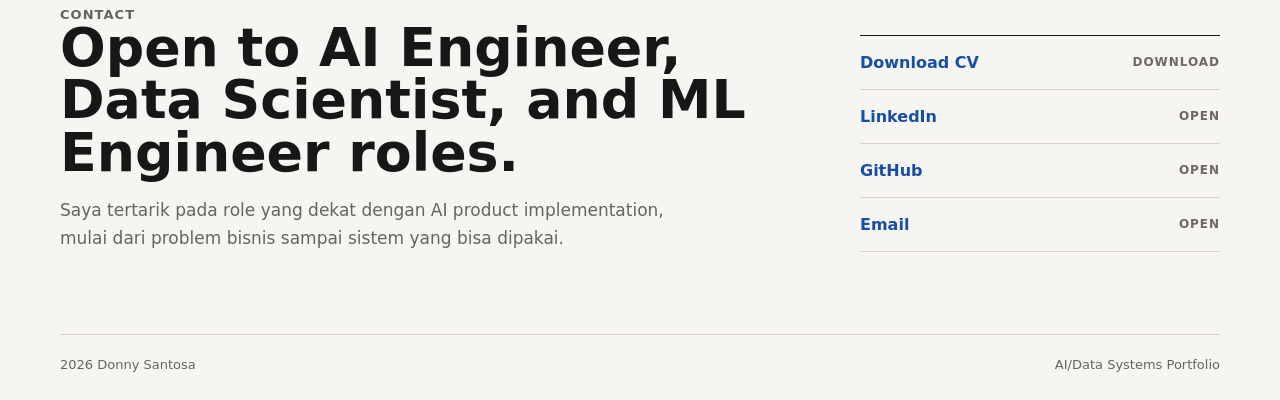
==== commit b3e59f31: "Align portfolio with latest CV" ====
--- a/index.html
+++ b/index.html
@@ -3,8 +3,8 @@
 <head>
   <meta charset="UTF-8" />
   <meta name="viewport" content="width=device-width, initial-scale=1.0" />
-  <title>Donny Santosa - End-to-End AI & Data Product Portfolio</title>
-  <meta name="description" content="Portfolio Donny Santosa - AI Engineer / Data Scientist focused on end-to-end AI/Data products, ML systems, LLM workflows, APIs, dashboards, evaluation, monitoring, and cloud deployment architecture." />
+  <title>Donny Santosa - AI Engineer / Data Scientist</title>
+  <meta name="description" content="Portfolio Donny Santosa - AI Engineer / Data Scientist focused on end-to-end AI/Data solutions, machine learning, LLM workflows, APIs, dashboards, evaluation, monitoring, and cloud deployment architecture." />
   <link rel="stylesheet" href="./src/styles/base.css" />
   <link rel="stylesheet" href="./src/styles/navigation.css" />
   <link rel="stylesheet" href="./src/styles/hero.css" />
@@ -36,8 +36,8 @@
       <div class="container hero-grid">
         <div>
           <p class="eyebrow">AI Engineer / Data Scientist</p>
-          <h1>AI products, not just models.</h1>
-          <p class="hero-copy">Saya membangun end-to-end AI/Data products yang menghubungkan model, API, workflow, evaluasi, monitoring, audit logging, dan deployment architecture menjadi sistem yang bisa dijelaskan secara bisnis.</p>
+          <h1>AI/Data solutions, from business need to working system.</h1>
+          <p class="hero-copy">Saya membangun solusi AI dan data end-to-end untuk fintech, healthcare, supply chain, retail/e-commerce, B2B SaaS, dan market intelligence, menghubungkan kebutuhan bisnis, model ML/LLM, API, dashboard, evaluasi, monitoring, dan deployment architecture.</p>
           <div class="hero-links">
             <a href="#systems">View selected projects</a>
             <a href="#contact">CV dan Kontak</a>
@@ -52,7 +52,7 @@
           <div class="profile-note">
             <div>
               <strong>System focus</strong>
-              Enam product case study di bawah ini menampilkan problem bisnis, AI workflow, interface, evaluation, monitoring, audit logging, dan deployment architecture.
+              Enam project di bawah ini menampilkan problem bisnis, AI workflow, interface, evaluation, monitoring, audit logging, dan deployment architecture.
             </div>
           </div>
         </aside>
@@ -62,10 +62,10 @@
     <section class="section" id="systems">
       <div class="container">
         <div class="section-head">
-          <div class="section-kicker">Selected Projects</div>
-          <div>
-            <h2>End-to-end AI/Data product portfolio.</h2>
-            <p class="section-desc">Enam product case study lintas fintech, healthcare, demand planning, e-commerce, B2B SaaS, dan market intelligence. Portfolio publik berisi non-confidential case study dan technical artifacts; source code berada di private/company repositories.</p>
+          <div class="section-kicker">Selected AI/Data Work</div>
+          <div>
+            <h2>Selected AI/Data projects.</h2>
+            <p class="section-desc">Enam project profesional dan freelance lintas fintech, healthcare, demand planning, e-commerce, B2B SaaS, dan market intelligence. Detail publik berisi non-confidential case study, technical artifacts, dan catatan implementasi; source code project company/private tidak dibuka publik karena confidentiality.</p>
           </div>
         </div>
 
@@ -116,11 +116,11 @@
         </div>
 
         <div class="focus-table">
-          <div class="focus-row"><strong>AI Engineering</strong><span>LLM workflows, structured output, realtime assistance, prompt governance, human-in-the-loop systems.</span></div>
-          <div class="focus-row"><strong>Machine Learning</strong><span>Classification, forecasting, segmentation, recommendation, evaluation, and proxy target framing.</span></div>
-          <div class="focus-row"><strong>MLOps</strong><span>Model registry, monitoring, audit logs, drift checks, CI/CD, quality gates, rollback planning.</span></div>
-          <div class="focus-row"><strong>Backend and Cloud</strong><span>FastAPI, Django, React, TypeScript, PostgreSQL, Docker, BigQuery, Cloud Run, Cloud Storage, MLflow, GitHub Actions.</span></div>
-          <div class="focus-row"><strong>Product Thinking</strong><span>Business framing, decision workflow, limitations, governance, and technical communication for stakeholders.</span></div>
+          <div class="focus-row"><strong>AI Engineering</strong><span>LLM workflow, LangChain, LlamaIndex, Gemini API, GPT API, speech-to-text, OCR, transcript processing, structured output, realtime assistance, dan human-in-the-loop systems.</span></div>
+          <div class="focus-row"><strong>Machine Learning</strong><span>Python, SQL, Pandas, NumPy, scikit-learn, XGBoost, LightGBM, PyTorch, TensorFlow, Hugging Face Transformers, classification, forecasting, segmentation, recommendation, dan model evaluation.</span></div>
+          <div class="focus-row"><strong>MLOps</strong><span>Model registry, monitoring, audit logs, drift checks, CI/CD, quality gates, rollback planning, MLflow, dan GitHub Actions.</span></div>
+          <div class="focus-row"><strong>Backend and Cloud</strong><span>FastAPI, Django, REST API, API integration, React, TypeScript, PostgreSQL, Docker, BigQuery, Cloud Run, Cloud Storage, dan workflow automation.</span></div>
+          <div class="focus-row"><strong>Product Thinking</strong><span>Business framing, decision workflow, limitations, governance, evaluation summary, dan technical communication for stakeholders.</span></div>
         </div>
       </div>
     </section>
@@ -130,20 +130,42 @@
         <div class="section-head">
           <div class="section-kicker">Professional Experience</div>
           <div>
-            <h2>Business-facing technical work.</h2>
-            <p class="section-desc">Pengalaman profesional saya berada di peran teknis yang dekat dengan kebutuhan bisnis, product artifact, dan komunikasi solusi AI/Data.</p>
+            <h2>Professional AI/Data work.</h2>
+            <p class="section-desc">Ringkasan pengalaman kerja yang menjadi konteks project utama di atas.</p>
           </div>
         </div>
 
         <article class="experience-item">
           <div>
-            <h3>AI & Data Presales / Product Development Support - Steradian</h3>
-            <p>Apr 2025 - Jul 2026</p>
+            <h3>AI Engineer / Data Scientist - PT Steradian Data Optima</h3>
+            <p>Apr 2025 - Present</p>
           </div>
           <ul>
-            <li>Menerjemahkan kebutuhan bisnis klien menjadi desain solusi AI/Data, termasuk use case, workflow, output, requirement teknis, dan product artifact.</li>
-            <li>Mendukung penyusunan demo, case study, API contract, dashboard preview, evaluation summary, dan architecture notes untuk solusi AI/Data lintas industri.</li>
-            <li>Menjembatani komunikasi antara konteks bisnis, kebutuhan user, dan implementasi teknis pada use case fintech, healthcare, supply chain, retail, B2B SaaS, dan market intelligence.</li>
+            <li>Membangun solusi AI/Data end-to-end lintas fintech, healthcare, B2B SaaS, dan market intelligence, mulai dari requirement, model/LLM workflow, API, dashboard, evaluasi, monitoring, hingga deployment architecture.</li>
+            <li>Mengembangkan project seperti Credit Scoring System, Aluminium Market Signal, B2B Meeting Assistant, dan BPJS Claim Assistant dengan fokus pada output yang bisa dipakai dan dievaluasi.</li>
+            <li>Menghubungkan kebutuhan bisnis, workflow user, validasi output AI, audit logging, dan teknis deployment agar solusi tetap jelas untuk stakeholder bisnis maupun teknis.</li>
+          </ul>
+        </article>
+
+        <article class="experience-item">
+          <div>
+            <h3>Freelance Data Scientist - Juicy Juice</h3>
+            <p>Jun 2024 - Mar 2025</p>
+          </div>
+          <ul>
+            <li>Membangun Demand Forecasting System untuk membantu demand planning, inventory planning, safety stock, reorder point, dan purchase recommendation.</li>
+            <li>Membangun Customer Segmentation & Recommendation untuk RFM segmentation, KMeans clustering, product recommendation, campaign activation, dan monitoring kualitas rekomendasi.</li>
+          </ul>
+        </article>
+
+        <article class="experience-item">
+          <div>
+            <h3>Freelance Data Scientist - PT LAPI ITB</h3>
+            <p>Dec 2023 - Feb 2024</p>
+          </div>
+          <ul>
+            <li>Membangun model prediksi curah hujan untuk DAS Citarum Hulu menggunakan data BMKG 2000-2019, feature engineering cuaca, dan evaluasi RMSE, MAE, serta R-squared.</li>
+            <li>Menguji Random Forest, AdaBoost, Gradient Boosting, dan XGBoost, lalu membuat aplikasi Streamlit untuk eksplorasi hasil prediksi.</li>
           </ul>
         </article>
       </div>
@@ -170,7 +192,7 @@
   <footer>
     <div class="container footer-inner">
       <span>2026 Donny Santosa</span>
-      <span>AI Product Systems Portfolio</span>
+      <span>AI/Data Systems Portfolio</span>
     </div>
   </footer>
 
--- a/src/styles/sections.css
+++ b/src/styles/sections.css
@@ -44,6 +44,10 @@
   border-top: 1px solid var(--ink);
 }
 
+.experience-item + .experience-item {
+  margin-top: 30px;
+}
+
 .experience-item h3 {
   margin: 0;
   font-size: clamp(1.2rem, 2vw, 1.7rem);
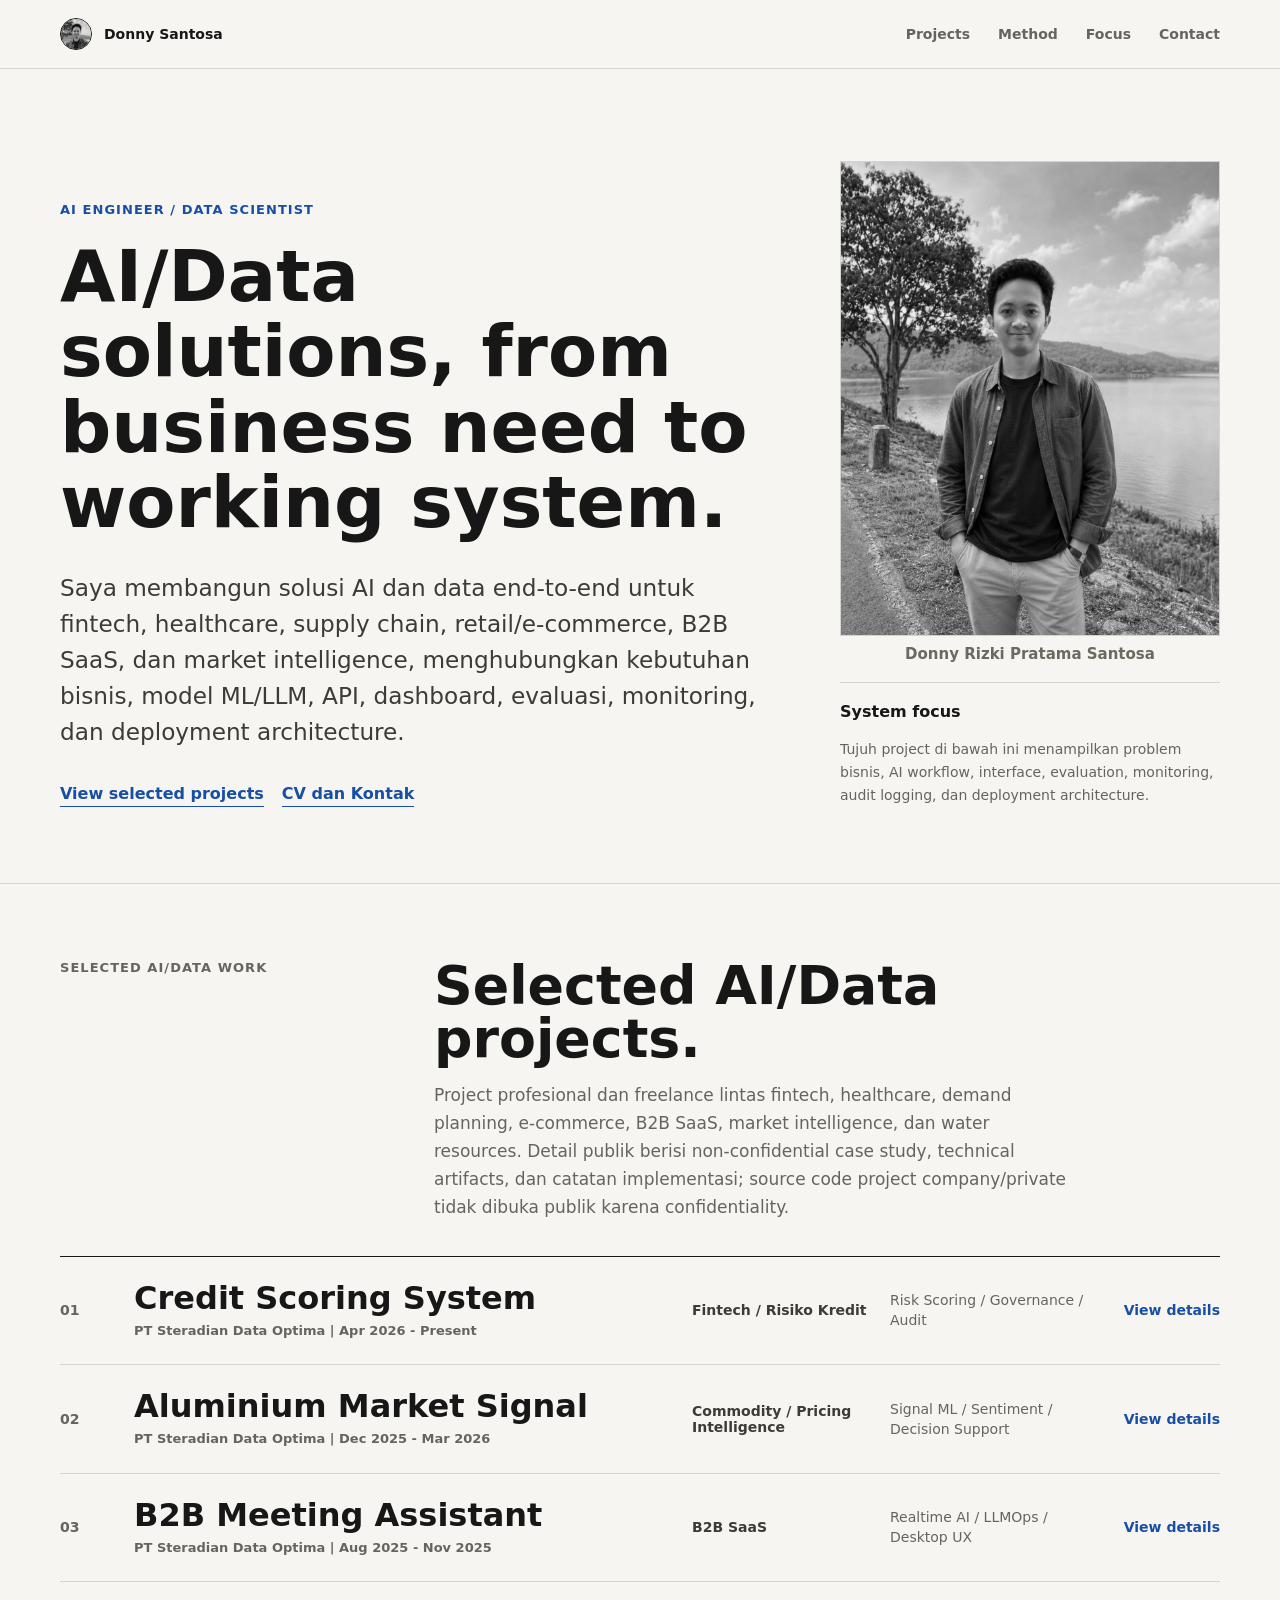
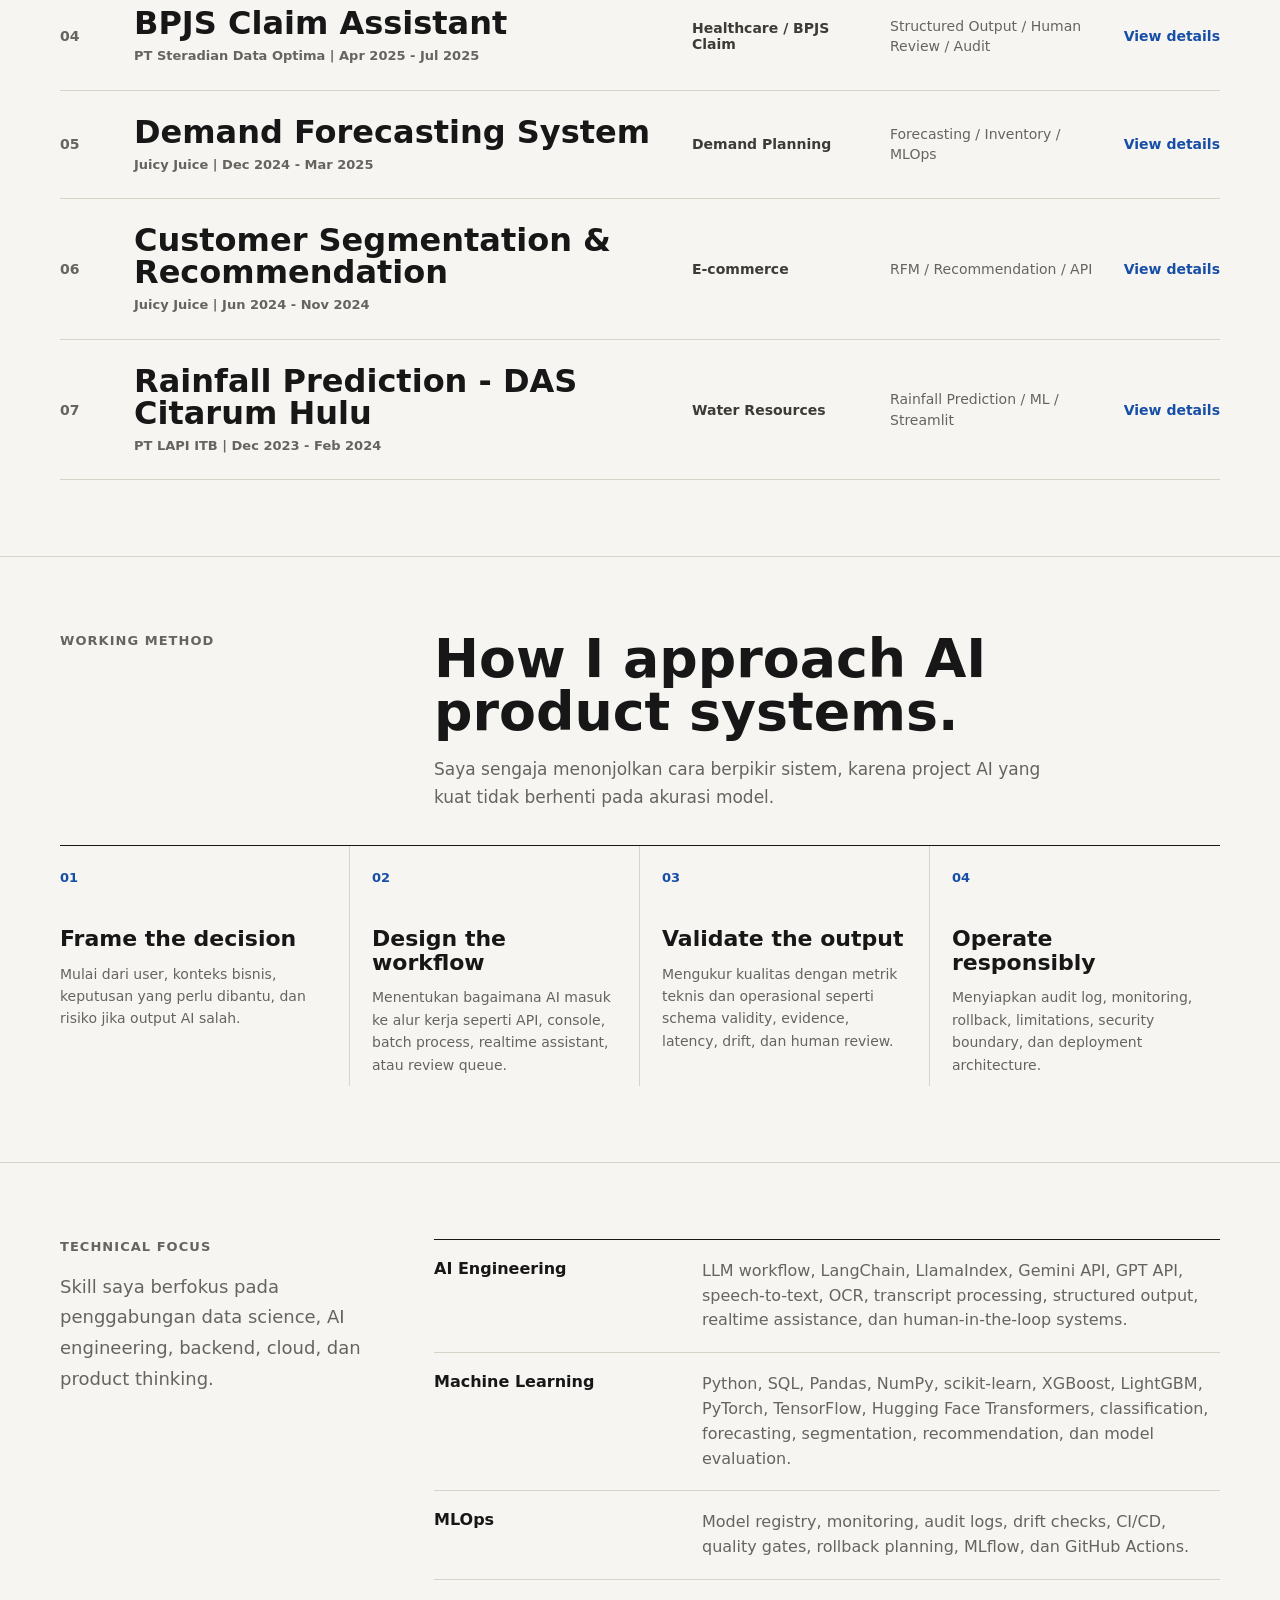
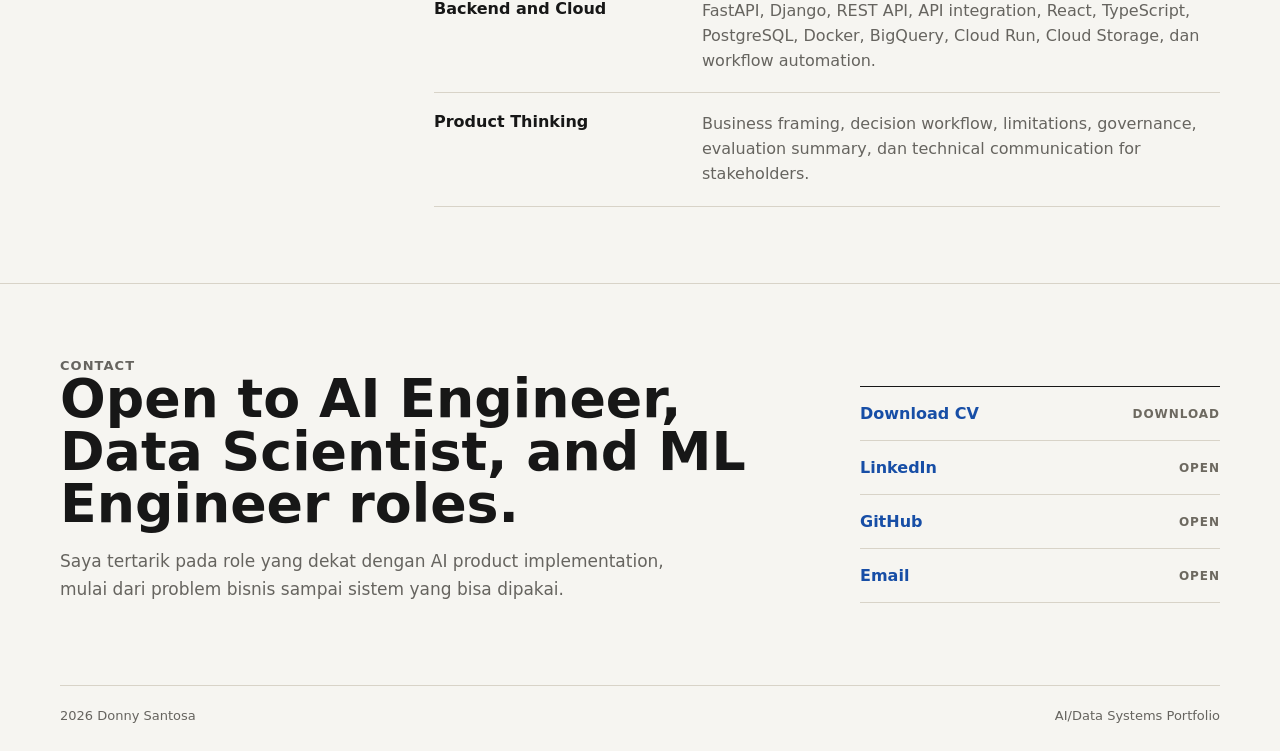
==== commit 5adb6e46: "Move LAPI work into selected projects" ====
--- a/index.html
+++ b/index.html
@@ -52,7 +52,7 @@
           <div class="profile-note">
             <div>
               <strong>System focus</strong>
-              Enam project di bawah ini menampilkan problem bisnis, AI workflow, interface, evaluation, monitoring, audit logging, dan deployment architecture.
+              Tujuh project di bawah ini menampilkan problem bisnis, AI workflow, interface, evaluation, monitoring, audit logging, dan deployment architecture.
             </div>
           </div>
         </aside>
@@ -65,7 +65,7 @@
           <div class="section-kicker">Selected AI/Data Work</div>
           <div>
             <h2>Selected AI/Data projects.</h2>
-            <p class="section-desc">Enam project profesional dan freelance lintas fintech, healthcare, demand planning, e-commerce, B2B SaaS, dan market intelligence. Detail publik berisi non-confidential case study, technical artifacts, dan catatan implementasi; source code project company/private tidak dibuka publik karena confidentiality.</p>
+            <p class="section-desc">Project profesional dan freelance lintas fintech, healthcare, demand planning, e-commerce, B2B SaaS, market intelligence, dan water resources. Detail publik berisi non-confidential case study, technical artifacts, dan catatan implementasi; source code project company/private tidak dibuka publik karena confidentiality.</p>
           </div>
         </div>
 
@@ -125,52 +125,6 @@
       </div>
     </section>
 
-    <section class="section" id="experience">
-      <div class="container">
-        <div class="section-head">
-          <div class="section-kicker">Professional Experience</div>
-          <div>
-            <h2>Professional AI/Data work.</h2>
-            <p class="section-desc">Ringkasan pengalaman kerja yang menjadi konteks project utama di atas.</p>
-          </div>
-        </div>
-
-        <article class="experience-item">
-          <div>
-            <h3>AI Engineer / Data Scientist - PT Steradian Data Optima</h3>
-            <p>Apr 2025 - Present</p>
-          </div>
-          <ul>
-            <li>Membangun solusi AI/Data end-to-end lintas fintech, healthcare, B2B SaaS, dan market intelligence, mulai dari requirement, model/LLM workflow, API, dashboard, evaluasi, monitoring, hingga deployment architecture.</li>
-            <li>Mengembangkan project seperti Credit Scoring System, Aluminium Market Signal, B2B Meeting Assistant, dan BPJS Claim Assistant dengan fokus pada output yang bisa dipakai dan dievaluasi.</li>
-            <li>Menghubungkan kebutuhan bisnis, workflow user, validasi output AI, audit logging, dan teknis deployment agar solusi tetap jelas untuk stakeholder bisnis maupun teknis.</li>
-          </ul>
-        </article>
-
-        <article class="experience-item">
-          <div>
-            <h3>Freelance Data Scientist - Juicy Juice</h3>
-            <p>Jun 2024 - Mar 2025</p>
-          </div>
-          <ul>
-            <li>Membangun Demand Forecasting System untuk membantu demand planning, inventory planning, safety stock, reorder point, dan purchase recommendation.</li>
-            <li>Membangun Customer Segmentation & Recommendation untuk RFM segmentation, KMeans clustering, product recommendation, campaign activation, dan monitoring kualitas rekomendasi.</li>
-          </ul>
-        </article>
-
-        <article class="experience-item">
-          <div>
-            <h3>Freelance Data Scientist - PT LAPI ITB</h3>
-            <p>Dec 2023 - Feb 2024</p>
-          </div>
-          <ul>
-            <li>Membangun model prediksi curah hujan untuk DAS Citarum Hulu menggunakan data BMKG 2000-2019, feature engineering cuaca, dan evaluasi RMSE, MAE, serta R-squared.</li>
-            <li>Menguji Random Forest, AdaBoost, Gradient Boosting, dan XGBoost, lalu membuat aplikasi Streamlit untuk eksplorasi hasil prediksi.</li>
-          </ul>
-        </article>
-      </div>
-    </section>
-
     <section class="contact" id="contact">
       <div class="container contact-grid">
         <div>
--- a/src/styles/hero.css
+++ b/src/styles/hero.css
@@ -22,8 +22,8 @@
 h1 {
   max-width: 860px;
   margin: 0;
-  font-size: clamp(3.7rem, 8vw, 7.4rem);
-  line-height: 1.02;
+  font-size: clamp(3rem, 5.6vw, 5.8rem);
+  line-height: 1.05;
   letter-spacing: 0;
   font-weight: 780;
 }
